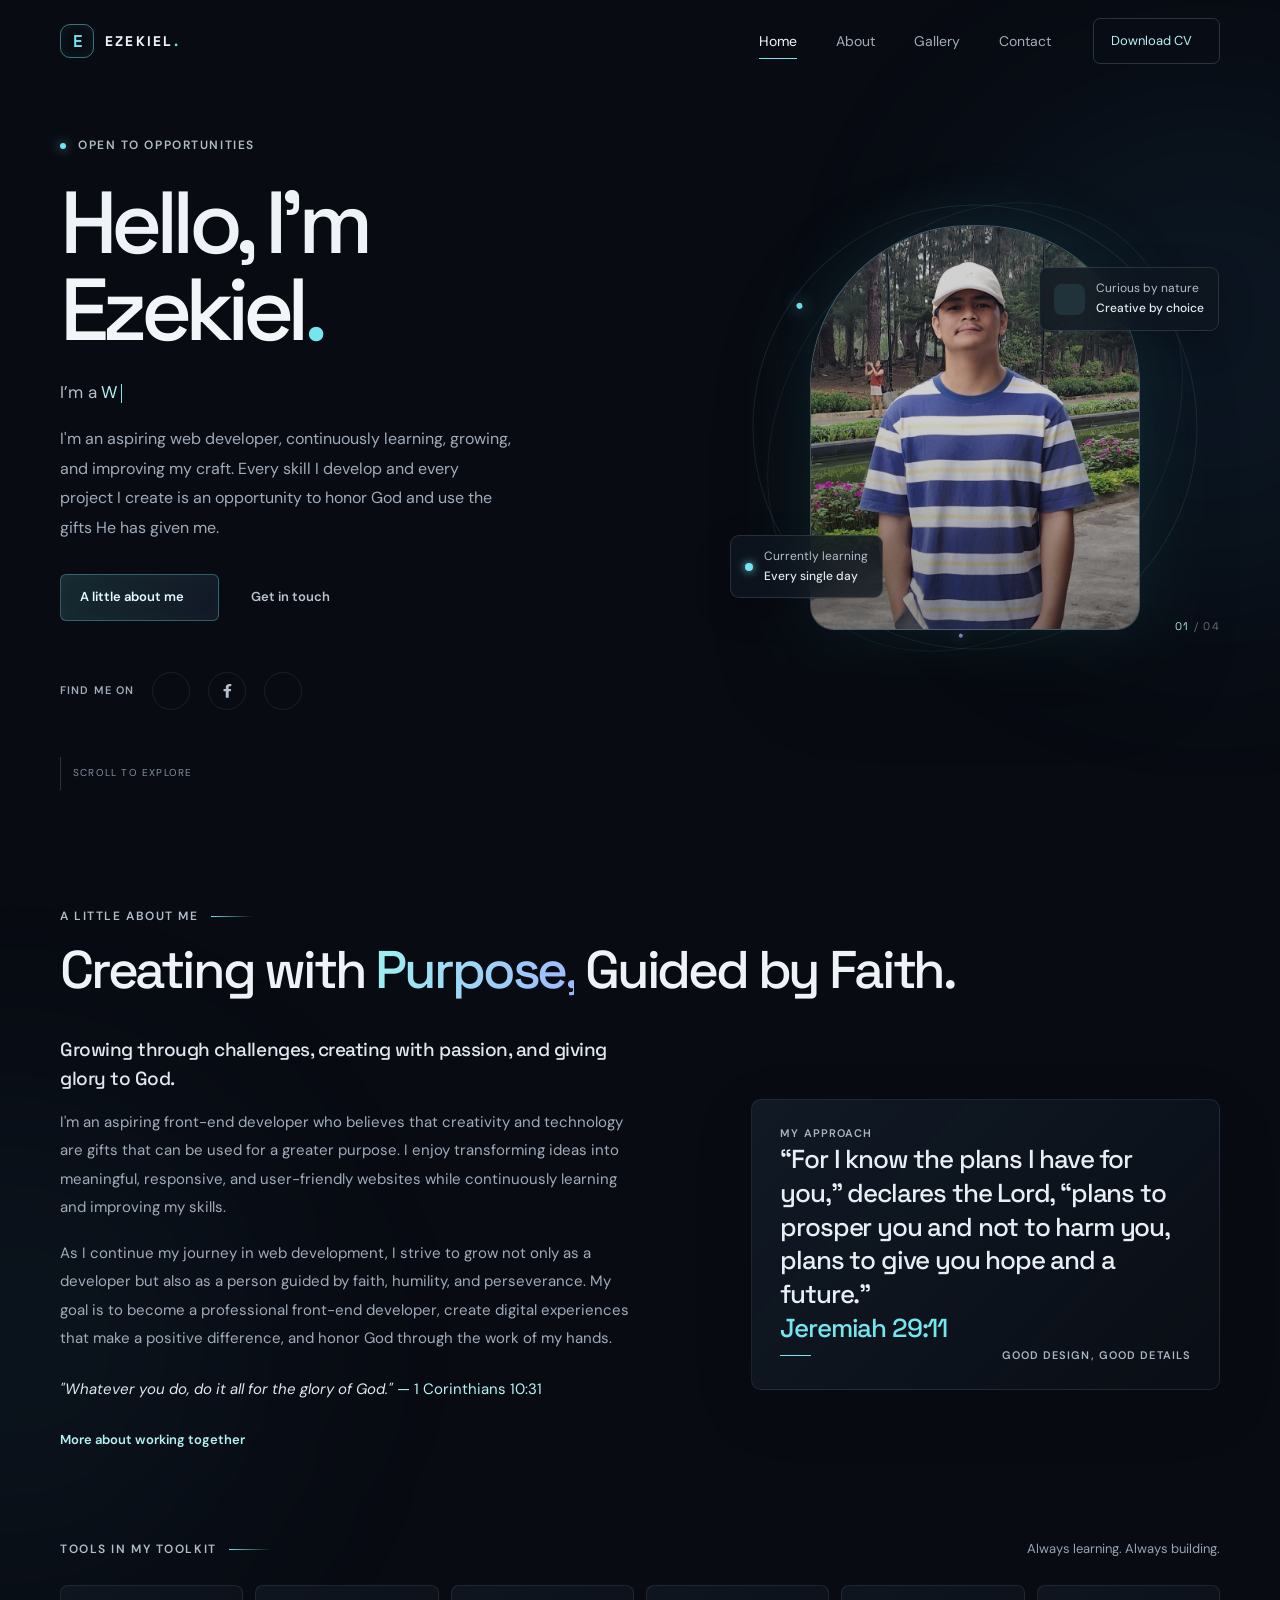
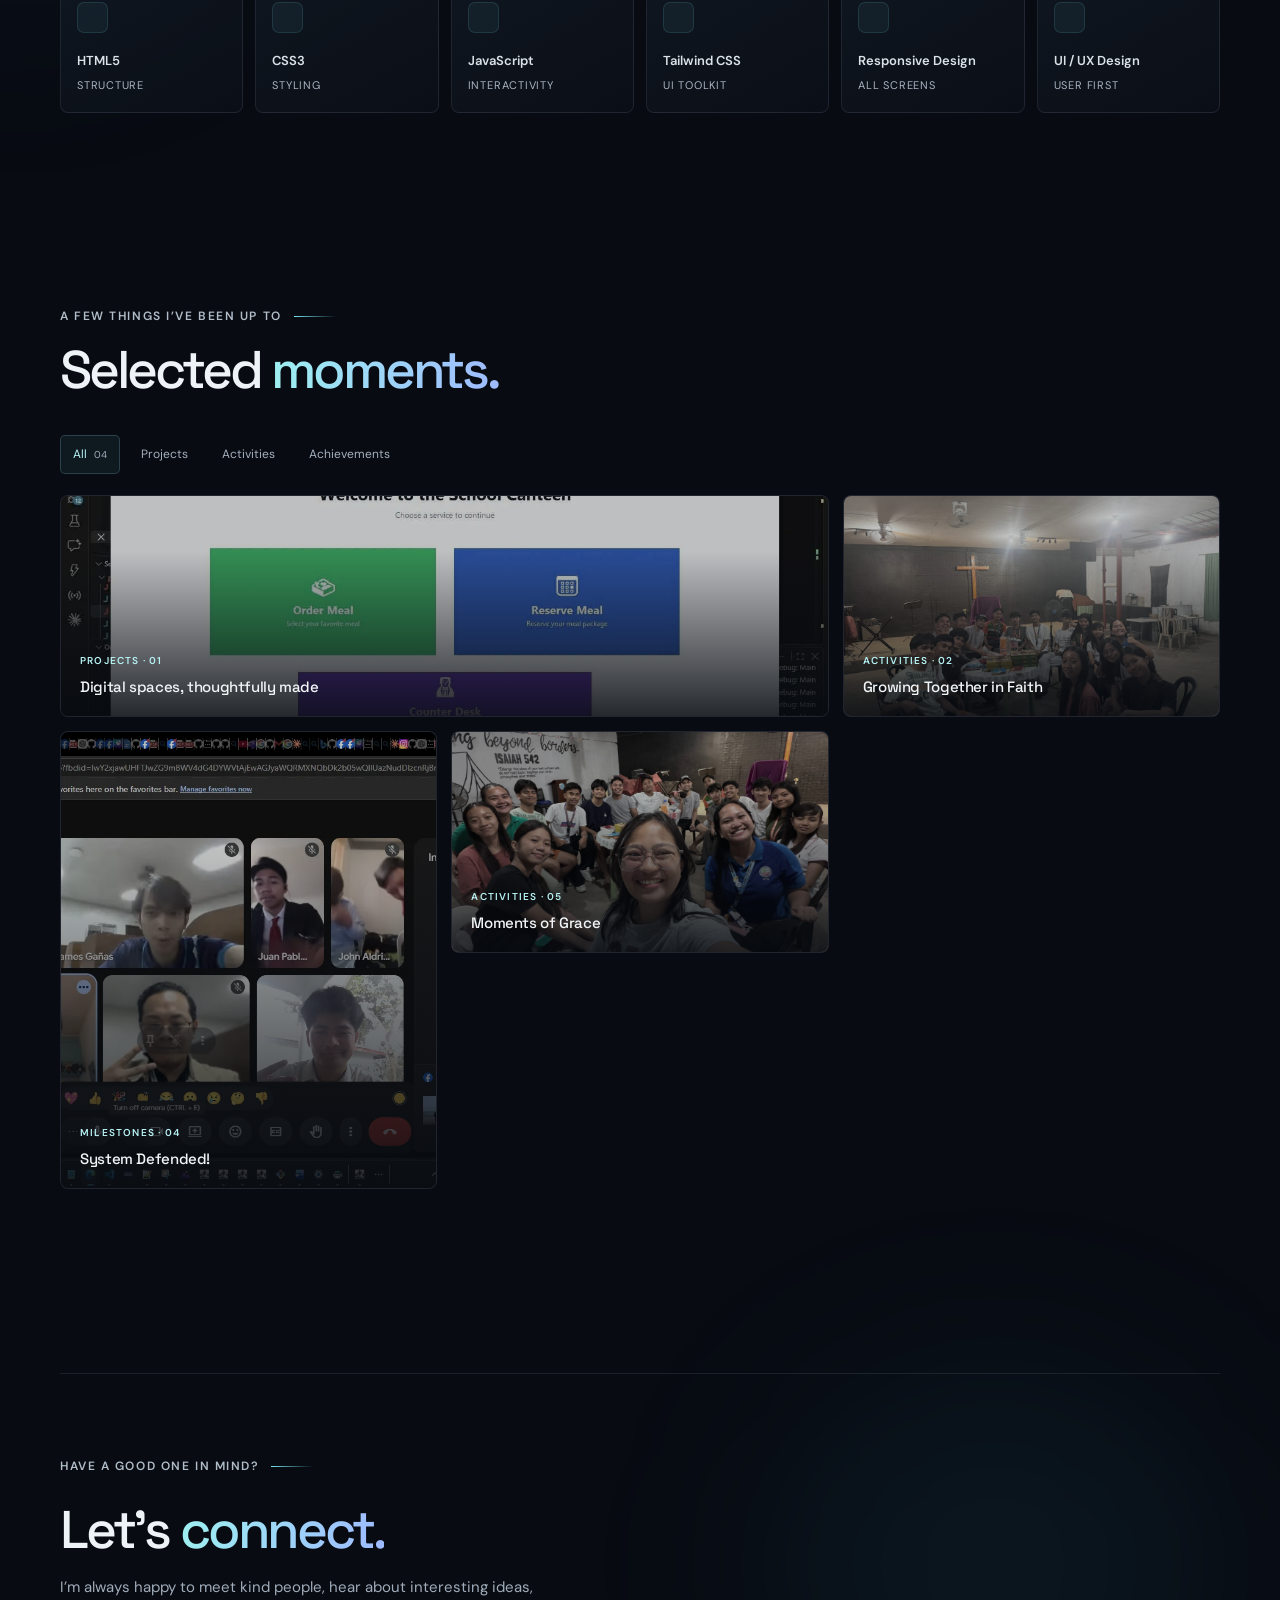
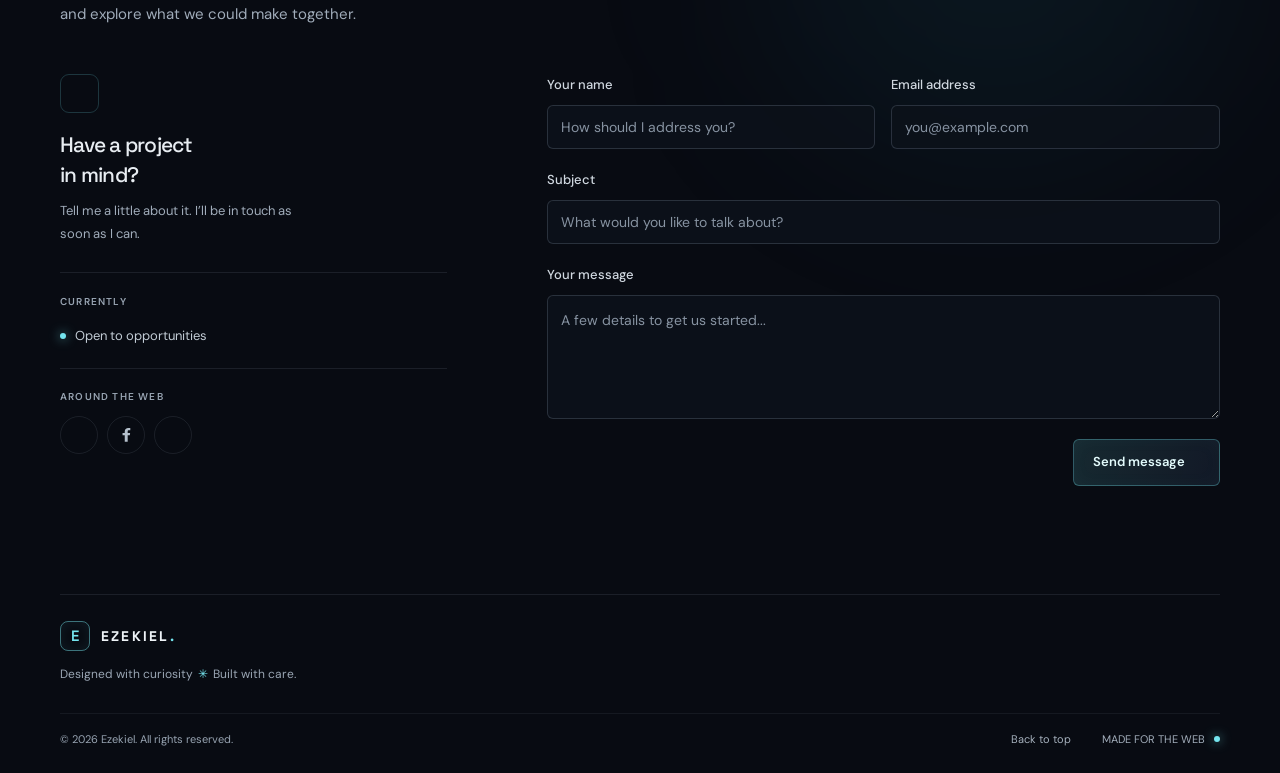
==== index.html @ 371b651b "Initial Commit" ====
<!doctype html>
<html lang="en">
  <head>
    <meta charset="UTF-8" />
    <meta name="viewport" content="width=device-width, initial-scale=1.0, viewport-fit=cover" />
    <meta name="description" content="Ezekiel is an aspiring front-end developer crafting thoughtful, responsive digital experiences." />
    <meta name="theme-color" content="#080b12" />
    <title>Ezekiel — Front-End Developer</title>
    <link rel="preconnect" href="https://fonts.googleapis.com" />
    <link rel="preconnect" href="https://fonts.gstatic.com" crossorigin />
    <link rel="preconnect" href="https://images.unsplash.com" />
    <link href="https://fonts.googleapis.com/css2?family=DM+Sans:wght@400;500;600;700&family=Space+Grotesk:wght@400;500;600;700&display=swap" rel="stylesheet" />
    <script src="https://cdn.tailwindcss.com"></script>
    <script>
      tailwind.config = {
        theme: {
          extend: {
            colors: { ink: "#080b12", cyan: "#75e5ef" },
            fontFamily: { sans: ["DM Sans", "sans-serif"], display: ["Space Grotesk", "sans-serif"] },
          },
        },
      };
    </script>
    <link rel="stylesheet" href="styles.css" />
    <script src="https://unpkg.com/lucide@latest"></script>
    <script src="script.js" defer></script>
  </head>
  <body>
    <div class="scroll-progress" aria-hidden="true"></div>
    <div class="ambient ambient-one" aria-hidden="true"></div>
    <div class="ambient ambient-two" aria-hidden="true"></div>

    <header class="site-header" id="top">
      <nav class="nav-shell" aria-label="Main navigation">
        <a class="brand" href="#home" aria-label="Ezekiel, home">
          <span class="brand-mark">E</span><span>EZEKIEL<span class="brand-period">.</span></span>
        </a>
        <button class="menu-toggle" type="button" aria-label="Open menu" aria-expanded="false" aria-controls="primary-navigation">
          <i data-lucide="menu" class="menu-icon"></i><i data-lucide="x" class="close-icon"></i>
        </button>
        <div class="nav-links" id="primary-navigation">
          <a class="nav-link active" href="#home">Home</a>
          <a class="nav-link" href="#about">About</a>
          <a class="nav-link" href="#gallery">Gallery</a>
          <a class="nav-link" href="#contact">Contact</a>
          <a class="nav-cta" href="cv.html">Download CV <i data-lucide="arrow-up-right"></i></a>
        </div>
      </nav>
    </header>

    <main>
      <section class="hero section-wrap" id="home" aria-labelledby="hero-title">
        <div class="hero-copy">
          <p class="eyebrow reveal"><span class="status-dot"></span> OPEN TO OPPORTUNITIES</p>
          <h1 class="hero-title reveal" id="hero-title">Hello, I’m<br /><span class="title-name">Ezekiel<span class="cyan-dot">.</span></span></h1>
          <p class="hero-role reveal"><span class="role-prefix">I’m a </span><span class="typed-role" aria-live="polite">Front-End Developer</span><span class="type-caret" aria-hidden="true"></span></p>
          <p class="hero-description reveal">I'm an aspiring web developer, continuously learning, growing, and improving my craft. Every skill I develop and every project I create is an opportunity to honor God and use the gifts He has given me.</p>
          <div class="hero-actions reveal">
            <a class="button button-primary" href="#about">A little about me <i data-lucide="arrow-down-right"></i></a>
            <a class="button button-quiet" href="#contact">Get in touch <i data-lucide="arrow-up-right"></i></a>
          </div>
          <div class="hero-socials reveal" aria-label="Social links">
            <span>FIND ME ON</span>
            <a href="https://github.com/floresezekielandrada-lab" target="_blank" rel="noreferrer" aria-label="GitHub"><i data-lucide="code-xml"></i></a>
            <a href="https://www.facebook.com/ezequ.xrzrx" target="_blank" rel="noreferrer" aria-label="Facebook"><svg viewBox="0 0 24 24" aria-hidden="true"><path fill="currentColor" d="M13.5 21v-8h2.7l.4-3h-3.1V8.1c0-.9.3-1.5 1.6-1.5h1.7V3.9c-.3 0-1.4-.1-2.6-.1-2.6 0-4.4 1.6-4.4 4.5V10H7v3h2.8v8h3.7z" /></svg></a>
            <a href="#contact" aria-label="Contact me"><i data-lucide="mail"></i></a>
          </div>
        </div>
        <div class="hero-visual reveal">
          <div class="portrait-orbit orbit-one"></div><div class="portrait-orbit orbit-two"></div>
          <div class="portrait-frame">
            <img src="700870168_988888100346518_3389696231346449766_n (1).jpg" alt="Ezekiel's profile portrait" fetchpriority="high" />
          </div>
          <div class="float-card float-card-top"><span class="float-icon"><i data-lucide="sparkles"></i></span><span>Curious by nature<br /><strong>Creative by choice</strong></span></div>
          <div class="float-card float-card-bottom"><span class="availability-ring"></span><span>Currently learning<br /><strong>Every single day</strong></span></div>
          <div class="hero-index">01 <span>/ 04</span></div>
        </div>
        <a href="#about" class="scroll-cue" aria-label="Scroll to About section"><span></span> SCROLL TO EXPLORE</a>
      </section>

      <section class="section-wrap about-section" id="about" aria-labelledby="about-title">
        <div class="section-heading reveal">
          <p class="eyebrow">A LITTLE ABOUT ME <span class="eyebrow-line"></span></p>
          <h2 class="section-title" id="about-title">Creating with <span class="text-gradient">Purpose,</span> Guided by Faith.</h2>
        </div>
        <div class="about-grid">
          <div class="about-copy reveal">
            <p class="about-lead">Growing through challenges, creating with passion, and giving glory to God.</p>
            <p>I'm an aspiring front-end developer who believes that creativity and technology are gifts that can be used for a greater purpose. I enjoy transforming ideas into meaningful, responsive, and user-friendly websites while continuously learning and improving my skills.</p>
            <p>As I continue my journey in web development, I strive to grow not only as a developer but also as a person guided by faith, humility, and perseverance. My goal is to become a professional front-end developer, create digital experiences that make a positive difference, and honor God through the work of my hands.</p>
            <p class="about-verse"><em>"Whatever you do, do it all for the glory of God."</em> <span>— 1 Corinthians 10:31</span></p>
            <a class="text-link" href="#contact">More about working together <i data-lucide="arrow-up-right"></i></a>
          </div>
          <div class="about-note reveal">
            <div class="note-top"><span>MY APPROACH</span><i data-lucide="move-up-right"></i></div>
            <p>“For I know the plans I have for you,” declares the Lord, “plans to prosper you and not to harm you, plans to give you hope and a future.”<br /><span>Jeremiah 29:11</span></p>
            <div class="note-bottom"><span class="note-line"></span><span>GOOD DESIGN, GOOD DETAILS</span></div>
          </div>
        </div>
        <div class="skills-heading reveal">
          <p class="eyebrow">TOOLS IN MY TOOLKIT <span class="eyebrow-line"></span></p>
          <span class="skills-caption">Always learning. Always building.</span>
        </div>
        <div class="skills-grid">
          <article class="skill-card reveal"><span class="skill-icon"><i data-lucide="code-2"></i></span><span class="skill-name">HTML5</span><span class="skill-type">STRUCTURE</span></article>
          <article class="skill-card reveal"><span class="skill-icon"><i data-lucide="paintbrush-2"></i></span><span class="skill-name">CSS3</span><span class="skill-type">STYLING</span></article>
          <article class="skill-card reveal"><span class="skill-icon"><i data-lucide="braces"></i></span><span class="skill-name">JavaScript</span><span class="skill-type">INTERACTIVITY</span></article>
          <article class="skill-card reveal"><span class="skill-icon"><i data-lucide="wind"></i></span><span class="skill-name">Tailwind CSS</span><span class="skill-type">UI TOOLKIT</span></article>
          <article class="skill-card reveal"><span class="skill-icon"><i data-lucide="panels-top-left"></i></span><span class="skill-name">Responsive Design</span><span class="skill-type">ALL SCREENS</span></article>
          <article class="skill-card reveal"><span class="skill-icon"><i data-lucide="pen-tool"></i></span><span class="skill-name">UI / UX Design</span><span class="skill-type">USER FIRST</span></article>
        </div>
      </section>

      <section class="section-wrap gallery-section" id="gallery" aria-labelledby="gallery-title">
        <div class="section-heading gallery-heading reveal">
          <div><p class="eyebrow">A FEW THINGS I’VE BEEN UP TO <span class="eyebrow-line"></span></p><h2 class="section-title" id="gallery-title">Selected <span class="text-gradient">moments.</span></h2></div>
        </div>
        <div class="filter-list reveal" role="group" aria-label="Filter gallery">
          <button class="filter-button is-selected" type="button" data-filter="All" aria-pressed="true">All <span>04</span></button>
          <button class="filter-button" type="button" data-filter="Projects" aria-pressed="false">Projects</button>
          <button class="filter-button" type="button" data-filter="Activities" aria-pressed="false">Activities</button>
          <button class="filter-button" type="button" data-filter="Achievements" aria-pressed="false">Achievements</button>
        </div>
        <div class="gallery-grid" id="gallery-grid">
          <button class="gallery-card gallery-large reveal" type="button" data-category="Projects" data-title="Digital spaces, thoughtfully made" data-description="A visual study in calm interfaces, considered typography, and the little details that make a digital product feel human." data-image="https://images.unsplash.com/photo-1498050108023-c5249f4df085?auto=format&amp;fit=crop&amp;w=1600&amp;q=90">
            <img src="9caac202-8de9-495a-bc45-8cafa5514aca.jpg" alt="Creative workspace with laptop and design tools" loading="lazy" />
            <span class="gallery-overlay"><span class="gallery-meta">PROJECTS · 01</span><span class="gallery-title">Digital spaces, thoughtfully made</span><span class="gallery-open"><i data-lucide="arrow-up-right"></i></span></span>
          </button>
          <button class="gallery-card reveal" type="button" data-category="Activities" data-title="Growing Together in Faith" data-description="Moments of fellowship, worship, and connection as we grow closer to God and encourage one another in our walk with Christ." data-image="https://images.unsplash.com/photo-1511818966892-d7d671e672a2?auto=format&amp;fit=crop&amp;w=1600&amp;q=90">
            <img src="823605238_3723034584538959_3772824342903377889_n.jpg" alt="Fellowship and faith activities" />
            <span class="gallery-overlay"><span class="gallery-meta">ACTIVITIES · 02</span><span class="gallery-title">Growing Together in Faith</span><span class="gallery-open"><i data-lucide="arrow-up-right"></i></span></span>
          </button>
          <button class="gallery-card project-album-slide reveal" type="button" data-category="Projects" data-title="Interface, in progress" data-description="A frontend practice concept focused on a clean dashboard layout and an easy-to-follow information hierarchy." data-image="https://images.unsplash.com/photo-1559028006-448665bd7c7f?auto=format&amp;fit=crop&amp;w=1600&amp;q=90">
            <img src="06977eee-fb9d-4348-8018-172b1e661908.jpg" alt="Web development project" />
            <span class="gallery-overlay"><span class="gallery-meta">PROJECTS · 03</span><span class="gallery-title">Interface, in progress</span><span class="gallery-open"><i data-lucide="arrow-up-right"></i></span></span>
          </button>
          <button class="gallery-card gallery-tall reveal" type="button" data-category="Achievements" data-title="System Defended!" data-description="A meaningful achievement in my journey as a developer—our system successfully defended, reflecting the teamwork, dedication, and perseverance behind every step of the process." data-image="3744aaa9-61f7-4840-a3ca-d0999ead7aa1.webp">
            <img src="3744aaa9-61f7-4840-a3ca-d0999ead7aa1.webp" alt="System defense achievement" />
            <span class="gallery-overlay"><span class="gallery-meta">MILESTONES · 04</span><span class="gallery-title">System Defended!</span><span class="gallery-open"><i data-lucide="arrow-up-right"></i></span></span>
          </button>
          <button class="gallery-card reveal" type="button" data-category="Activities" data-title="Moments of Grace" data-description="Little moments of joy, fellowship, and gratitude that remind me of God's goodness and faithfulness in every season of life." data-image="https://images.unsplash.com/photo-1494438639946-1ebd1d20bf85?auto=format&amp;fit=crop&amp;w=1600&amp;q=90">
            <img src="820264958_1434116038633879_170708345798737102_n.jpg" alt="A joyful moment of fellowship and gratitude" />
            <span class="gallery-overlay"><span class="gallery-meta">ACTIVITIES · 05</span><span class="gallery-title">Moments of Grace</span><span class="gallery-open"><i data-lucide="arrow-up-right"></i></span></span>
          </button>
        </div>
        <p class="gallery-footnote reveal"><i data-lucide="info"></i> Gallery images and captions are editable sample content—swap in your own work and milestones.</p>
      </section>

      <section class="section-wrap contact-section" id="contact" aria-labelledby="contact-title">
        <div class="contact-glow" aria-hidden="true"></div>
        <div class="contact-heading reveal">
          <p class="eyebrow">HAVE A GOOD ONE IN MIND? <span class="eyebrow-line"></span></p>
          <h2 class="section-title" id="contact-title">Let’s <span class="text-gradient">connect.</span></h2>
          <p>I’m always happy to meet kind people, hear about interesting ideas, and explore what we could make together.</p>
        </div>
        <div class="contact-grid">
          <div class="contact-aside reveal">
            <div class="contact-note"><span class="contact-note-icon"><i data-lucide="send"></i></span><h3>Have a project<br />in mind?</h3><p>Tell me a little about it. I’ll be in touch as soon as I can.</p></div>
            <div class="contact-detail"><span class="detail-label">CURRENTLY</span><span class="detail-value"><span class="status-dot"></span> Open to opportunities</span></div>
            <div class="contact-socials"><span class="detail-label">AROUND THE WEB</span><div>
              <a href="https://github.com/" target="_blank" rel="noreferrer" aria-label="GitHub"><i data-lucide="code-xml"></i></a>
              <a href="https://www.facebook.com/" target="_blank" rel="noreferrer" aria-label="Facebook"><svg viewBox="0 0 24 24" aria-hidden="true"><path fill="currentColor" d="M13.5 21v-8h2.7l.4-3h-3.1V8.1c0-.9.3-1.5 1.6-1.5h1.7V3.9c-.3 0-1.4-.1-2.6-.1-2.6 0-4.4 1.6-4.4 4.5V10H7v3h2.8v8h3.7z" /></svg></a>
              <a href="#contact" aria-label="Contact me"><i data-lucide="mail"></i></a>
            </div></div>
          </div>
          <form class="contact-form reveal" id="contact-form" data-endpoint="" novalidate>
            <div class="form-row">
              <label class="form-field"><span>Your name</span><input type="text" name="name" autocomplete="name" placeholder="How should I address you?" required minlength="2" /></label>
              <label class="form-field"><span>Email address</span><input type="email" name="email" autocomplete="email" placeholder="you@example.com" required /></label>
            </div>
            <label class="form-field"><span>Subject</span><input type="text" name="subject" placeholder="What would you like to talk about?" required minlength="3" /></label>
            <label class="form-field"><span>Your message</span><textarea name="message" rows="4" placeholder="A few details to get us started..." required minlength="10"></textarea></label>
            <div class="form-submit-row"><p class="form-status" id="form-status" role="status" aria-live="polite"></p><button class="button button-primary submit-button" type="submit">Send message <i data-lucide="arrow-up-right"></i></button></div>
          </form>
        </div>
      </section>
    </main>

    <footer class="site-footer">
      <a class="brand footer-brand" href="#home"><span class="brand-mark">E</span><span>EZEKIEL<span class="brand-period">.</span></span></a>
      <p>Designed with curiosity <span class="footer-heart">✳</span> Built with care.</p>
      <div class="footer-bottom"><span>© <span id="current-year"></span> Ezekiel. All rights reserved.</span><div><a href="#home">Back to top <i data-lucide="arrow-up-right"></i></a><span class="footer-location">MADE FOR THE WEB <span class="status-dot"></span></span></div></div>
    </footer>

    <button class="back-to-top" type="button" aria-label="Back to top"><i data-lucide="arrow-up"></i></button>
    <dialog class="lightbox" aria-label="Gallery image viewer">
      <button class="lightbox-close" type="button" aria-label="Close image viewer"><i data-lucide="x"></i></button>
      <button class="lightbox-nav lightbox-previous" type="button" aria-label="Previous project image"><i data-lucide="chevron-left"></i></button>
      <img class="lightbox-image" src="" alt="" />
      <button class="lightbox-nav lightbox-next" type="button" aria-label="Next project image"><i data-lucide="chevron-right"></i></button>
      <div class="lightbox-caption"><div class="lightbox-caption-top"><span class="lightbox-category"></span><span class="lightbox-counter" aria-live="polite"></span></div><h2 class="lightbox-title"></h2><p class="lightbox-description"></p></div>
    </dialog>
  </body>
</html>
---- styles.css ----
:root {
  color-scheme: dark;
  --ink: #080b12;
  --surface: #0d111a;
  --line: rgba(192, 215, 231, .1);
  --line-bright: rgba(159, 220, 233, .2);
  --text: #eef3f7;
  --muted: #a0acba;
  --cyan: #75e5ef;
  --cyan-soft: #b6f2f4;
  --font-body: "DM Sans", sans-serif;
  --font-display: "Space Grotesk", sans-serif;
}
* { box-sizing: border-box; }
html { scroll-behavior: smooth; scroll-padding-top: 94px; overflow-x: clip; -webkit-text-size-adjust: 100%; text-size-adjust: 100%; }
body { margin: 0; min-width: 320px; width: 100%; background: var(--ink); color: var(--text); font-family: var(--font-body); font-size: 16px; line-height: 1.75; overflow-x: clip; }
body::before { position: fixed; inset: 0; z-index: -2; background-image: radial-gradient(rgba(178, 215, 234, .12) .55px, transparent .55px); background-size: 26px 26px; content: ""; opacity: .17; pointer-events: none; }
button, input, textarea { font: inherit; }
button, a { -webkit-tap-highlight-color: transparent; }
a { color: inherit; text-decoration: none; }
button { color: inherit; }
img { display: block; max-width: 100%; }
::selection { background: rgba(117, 229, 239, .27); color: white; }
:focus-visible { outline: 2px solid var(--cyan); outline-offset: 4px; }
.scroll-progress { position: fixed; inset: 0 auto auto 0; z-index: 100; width: 0; height: 2px; background: linear-gradient(90deg, var(--cyan), #8caeff); box-shadow: 0 0 14px rgba(117, 229, 239, .65); }
.ambient { position: fixed; z-index: -1; border-radius: 50%; filter: blur(100px); pointer-events: none; }
.ambient-one { top: 100px; right: -180px; width: 500px; height: 500px; background: rgba(38, 120, 162, .1); animation: ambient-drift 17s ease-in-out infinite alternate; }
.ambient-two { top: 1080px; left: -250px; width: 520px; height: 520px; background: rgba(35, 86, 127, .09); animation: ambient-drift 21s ease-in-out -6s infinite alternate-reverse; }
.site-header { position: sticky; top: 0; z-index: 50; padding-top: env(safe-area-inset-top, 0px); border-bottom: 1px solid transparent; transition: background .3s, border-color .3s; }
.site-header.scrolled { border-color: var(--line); background: rgba(8, 11, 18, .78); backdrop-filter: blur(20px); }
.nav-shell { width: min(1160px, calc(100% - 64px)); height: 82px; margin: 0 auto; display: flex; align-items: center; justify-content: space-between; }
.brand { display: inline-flex; align-items: center; gap: 11px; font: 700 14px var(--font-display); letter-spacing: .16em; }
.brand-mark { display: grid; width: 34px; height: 34px; place-items: center; border: 1px solid rgba(117, 229, 239, .48); border-radius: 10px; color: var(--cyan); font: 600 17px var(--font-display); letter-spacing: 0; box-shadow: inset 0 0 14px rgba(117, 229, 239, .08); }
.brand-period, .cyan-dot { color: var(--cyan); }
.nav-links { display: flex; align-items: center; gap: 39px; }
.nav-link { position: relative; padding: 10px 0; color: #a3adba; font-size: 14px; transition: color .2s; }
.nav-link::after { position: absolute; right: 0; bottom: 4px; left: 0; height: 1px; background: var(--cyan); content: ""; transform: scaleX(0); transform-origin: right; transition: transform .28s ease; }
.nav-link:hover, .nav-link.active { color: #f1f7fa; }
.nav-link:hover::after, .nav-link.active::after { transform: scaleX(1); transform-origin: left; }
.nav-cta { display: inline-flex; align-items: center; gap: 10px; margin-left: 3px; padding: 11px 17px; border: 1px solid var(--line-bright); border-radius: 7px; color: var(--cyan-soft); font-size: 13px; transition: background .2s, border-color .2s; }
.nav-cta:hover { border-color: rgba(117, 229, 239, .5); background: rgba(117, 229, 239, .07); }
.nav-cta svg, .button svg, .text-link svg, .site-footer svg { width: 15px; height: 15px; }
.menu-toggle { display: none; }
.section-wrap { width: min(1160px, calc(100% - 64px)); margin: 0 auto; }

.hero { position: relative; min-height: 690px; display: grid; grid-template-columns: 1.02fr .98fr; align-items: center; padding-top: 52px; padding-bottom: 103px; }
.hero-copy { position: relative; z-index: 2; padding-bottom: 10px; }
.hero-copy, .about-copy, .about-note, .contact-heading, .contact-aside, .contact-form, .gallery-heading, .cv-sheet { min-width: 0; }
.eyebrow { display: flex; align-items: center; gap: 12px; margin: 0 0 23px; color: #b1bdc9; font-size: 12px; font-weight: 600; letter-spacing: .13em; }
.status-dot { display: inline-block; width: 6px; height: 6px; flex: 0 0 6px; border-radius: 50%; background: var(--cyan); box-shadow: 0 0 11px rgba(117, 229, 239, .75); }
.hero-title { margin: 0; font: 500 clamp(58px, 7vw, 88px)/.99 var(--font-display); letter-spacing: -.075em; }
.title-name { color: #f3f6f9; }
.hero-role { display: flex; align-items: center; min-height: 32px; margin: 24px 0 15px; color: #b3beca; font-size: 17px; }
.typed-role { margin-left: 4px; color: var(--cyan-soft); }
.type-caret { width: 1px; height: 19px; margin-left: 4px; background: var(--cyan); animation: blink 1s step-end infinite; }
.hero-description { max-width: 455px; margin: 0; color: var(--muted); font-size: 16px; line-height: 1.85; }
.hero-actions { display: flex; align-items: center; gap: 12px; margin-top: 31px; }
.button { min-height: 47px; display: inline-flex; align-items: center; justify-content: center; gap: 15px; padding: 0 19px; border: 1px solid transparent; border-radius: 6px; font-size: 13px; font-weight: 600; cursor: pointer; transition: transform .22s, background .22s, border-color .22s, box-shadow .22s; }
.button:hover { transform: translateY(-2px); }
.button-primary { border-color: rgba(117, 229, 239, .32); background: linear-gradient(110deg, rgba(117, 229, 239, .14), rgba(106, 150, 218, .1)); color: #e3fbfc; box-shadow: inset 0 0 18px rgba(117, 229, 239, .035); }
.button-primary:hover { border-color: rgba(117, 229, 239, .65); background: rgba(117, 229, 239, .15); box-shadow: 0 8px 28px rgba(35, 133, 154, .12); }
.button-quiet { color: #bac4cf; }
.button-quiet:hover { color: white; }
.hero-socials { display: flex; align-items: center; gap: 18px; margin-top: 51px; }
.hero-socials > span { color: #a1adba; font-size: 11px; font-weight: 600; letter-spacing: .1em; }
.hero-socials a, .contact-socials a { display: grid; width: 38px; height: 38px; place-items: center; border: 1px solid var(--line); border-radius: 50%; color: #b5c0cc; transition: border-color .2s, color .2s, transform .2s; }
.hero-socials a:hover, .contact-socials a:hover { transform: translateY(-2px); border-color: var(--line-bright); color: var(--cyan); }
.hero-socials svg, .contact-socials svg { width: 19px; height: 19px; }
.hero-visual { position: relative; width: min(100%, 490px); height: 490px; justify-self: end; display: grid; place-items: center; perspective: 900px; }
.portrait-frame { position: relative; z-index: 1; width: 330px; height: 405px; overflow: hidden; border: 1px solid rgba(182, 242, 244, .29); border-radius: 160px 160px 24px 24px; background: linear-gradient(145deg, #172a3a, #11131b 65%); box-shadow: 0 0 70px rgba(71, 179, 194, .16), 0 35px 90px rgba(0, 0, 0, .36); transform: translate3d(var(--parallax-x, 0px), var(--parallax-y, 0px), 0); transition: transform .3s ease-out; }
.portrait-frame::after { position: absolute; inset: 45% 0 0; background: linear-gradient(180deg, transparent, rgba(6, 10, 17, .35)); content: ""; }
.portrait-frame img { width: 100%; height: 100%; object-fit: cover; object-position: center 36%; filter: saturate(.78) brightness(.82); }
.portrait-orbit { position: absolute; top: 50%; left: 50%; width: 445px; height: 445px; border: 1px solid rgba(131, 210, 227, .12); border-radius: 50%; transform: translate(-50%, -50%) rotate(-18deg); }
.orbit-one::before, .orbit-two::before { position: absolute; top: 11%; left: 20%; width: 6px; height: 6px; border-radius: 50%; background: var(--cyan); box-shadow: 0 0 15px var(--cyan); content: ""; }
.orbit-two { width: 380px; height: 480px; border-color: rgba(131, 210, 227, .09); transform: translate(-50%, -50%) rotate(35deg); }
.orbit-two::before { top: 87%; left: 78%; width: 4px; height: 4px; background: #b3a5ff; box-shadow: 0 0 12px #b3a5ff; }
.float-card { position: absolute; z-index: 2; display: flex; align-items: center; gap: 11px; padding: 11px 14px; border: 1px solid rgba(190, 216, 234, .14); border-radius: 9px; background: rgba(15, 22, 33, .78); color: #b5bfca; font-size: 12px; line-height: 1.65; backdrop-filter: blur(18px); box-shadow: 0 12px 35px rgba(0, 0, 0, .23); }
.float-card strong { color: #e3ebf0; font-size: 12px; font-weight: 500; }
.float-card-top { top: 85px; right: 1px; animation: float 5s ease-in-out infinite; }
.float-card-bottom { bottom: 74px; left: 0; animation: float 5.5s ease-in-out -2s infinite; }
.float-icon { display: grid; width: 31px; height: 31px; place-items: center; border-radius: 8px; background: rgba(117, 229, 239, .1); color: var(--cyan); }
.float-icon svg { width: 16px; height: 16px; }
.availability-ring { width: 8px; height: 8px; border-radius: 50%; background: var(--cyan); box-shadow: 0 0 9px var(--cyan); }
.hero-index { position: absolute; right: 0; bottom: 39px; color: var(--cyan-soft); font: 11px var(--font-display); letter-spacing: .12em; }
.hero-index span { color: #63707e; }
.scroll-cue { position: absolute; bottom: 33px; left: 0; display: flex; align-items: center; gap: 12px; color: #8491a1; font-size: 10px; letter-spacing: .12em; }
.scroll-cue span { position: relative; width: 1px; height: 33px; overflow: hidden; background: rgba(188, 216, 232, .2); }
.scroll-cue span::after { position: absolute; top: -50%; left: 0; width: 1px; height: 50%; background: var(--cyan); content: ""; animation: scroll-line 1.8s ease-in-out infinite; }

.about-section { padding-top: 83px; padding-bottom: 123px; }
.section-heading { margin-bottom: 36px; }
.section-heading .eyebrow { margin-bottom: 13px; }
.eyebrow-line { display: inline-block; width: 42px; height: 1px; background: linear-gradient(90deg, var(--cyan), transparent); }
.section-title { margin: 0; font: 500 clamp(36px, 5vw, 53px)/1.12 var(--font-display); letter-spacing: -.06em; }
.text-gradient { background: linear-gradient(100deg, #9df1f0, #9eb9ff); -webkit-background-clip: text; background-clip: text; color: transparent; }
.about-grid { display: grid; grid-template-columns: 1.12fr .88fr; gap: 95px; align-items: center; }
.about-copy { max-width: 570px; color: var(--muted); font-size: 15px; line-height: 1.9; }
.about-copy p { margin: 0 0 17px; }
.about-copy .about-lead { margin-bottom: 14px; color: #e1e8ed; font: 500 19px/1.55 var(--font-display); letter-spacing: -.025em; }
.about-copy .about-verse { margin-top: 22px; color: #dce8ec; }
.about-verse span { color: var(--cyan-soft); }
.text-link { display: inline-flex; align-items: center; gap: 11px; margin-top: 8px; color: var(--cyan-soft); font-size: 13px; font-weight: 600; }
.text-link:hover svg { transform: translate(2px, -2px); }
.text-link svg { transition: transform .2s; }
.about-note { min-height: 235px; display: flex; flex-direction: column; justify-content: space-between; padding: 24px 28px; border: 1px solid var(--line); border-radius: 10px; background: linear-gradient(135deg, rgba(18, 28, 40, .87), rgba(11, 15, 23, .7)); box-shadow: 0 18px 60px rgba(0, 0, 0, .13); }
.note-top, .note-bottom { display: flex; align-items: center; justify-content: space-between; color: #aab6c2; font-size: 11px; font-weight: 600; letter-spacing: .1em; }
.note-top svg { width: 17px; height: 17px; color: var(--cyan); }
.about-note > p { margin: 0; color: #e8eef3; font: 500 26px/1.3 var(--font-display); letter-spacing: -.045em; }
.about-note > p span { color: var(--cyan); }
.note-line { width: 31px; height: 1px; background: var(--cyan); }
.skills-heading { display: flex; align-items: center; justify-content: space-between; margin: 84px 0 24px; }
.skills-heading .eyebrow { margin: 0; }
.skills-caption { color: #97a3b2; font-size: 13px; }
.skills-grid { display: grid; grid-template-columns: repeat(6, 1fr); gap: 12px; }
.skill-card { min-height: 128px; display: flex; flex-direction: column; align-items: flex-start; justify-content: space-between; padding: 16px; border: 1px solid var(--line); border-radius: 8px; background: linear-gradient(150deg, rgba(17, 24, 34, .84), rgba(13, 17, 26, .65)); transition: transform .25s, border-color .25s, background .25s; }
.skill-card:hover { transform: translateY(-5px); border-color: rgba(117, 229, 239, .28); background: linear-gradient(150deg, rgba(21, 37, 47, .83), rgba(13, 17, 26, .82)); }
.skill-icon { display: grid; width: 31px; height: 31px; place-items: center; border: 1px solid rgba(117, 229, 239, .13); border-radius: 7px; background: rgba(117, 229, 239, .055); color: var(--cyan); }
.skill-icon svg { width: 16px; height: 16px; }
.skill-name { margin-top: 14px; color: #dbe3e9; font-size: 13px; font-weight: 600; }
.skill-type { color: #aab5c2; font-size: 11px; letter-spacing: .07em; }

.gallery-section { padding-top: 70px; padding-bottom: 130px; }
.gallery-heading { display: flex; align-items: end; justify-content: space-between; gap: 40px; }
.gallery-intro { max-width: 300px; margin: 0 0 5px; color: var(--muted); font-size: 14px; line-height: 1.8; }
.filter-list { display: flex; gap: 8px; margin: 33px 0 21px; }
.filter-button { padding: 8px 12px; border: 1px solid transparent; border-radius: 5px; background: transparent; color: #a5b0bd; font-size: 12px; cursor: pointer; transition: all .2s; }
.filter-button:hover { color: #dce6ea; }
.filter-button.is-selected { border-color: var(--line-bright); background: rgba(117, 229, 239, .065); color: var(--cyan-soft); }
.filter-button span { margin-left: 4px; color: #a0acb9; font-size: 10px; }
.gallery-grid { display: grid; grid-template-columns: repeat(3, 1fr); grid-auto-rows: 222px; gap: 14px; }
.gallery-card { position: relative; min-width: 0; min-height: 0; overflow: hidden; padding: 0; border: 1px solid var(--line); border-radius: 8px; background: var(--surface); text-align: left; cursor: zoom-in; }
.gallery-card.project-album-slide { display: none; }
.gallery-card.gallery-large { grid-column: span 2; }
.gallery-card.gallery-tall { grid-row: span 2; }
.gallery-card img { width: 100%; height: 100%; object-fit: cover; filter: saturate(.72) brightness(.76); transition: filter .55s ease, transform .75s cubic-bezier(.2, .65, .25, 1); }
.gallery-card:hover img { transform: scale(1.055); filter: saturate(.95) brightness(.68); }
.gallery-card::after { position: absolute; inset: 25% 0 0; background: linear-gradient(180deg, transparent, rgba(6, 10, 16, .83)); content: ""; }
.gallery-overlay { position: absolute; z-index: 1; right: 0; bottom: 0; left: 0; display: flex; flex-direction: column; align-items: flex-start; padding: 19px; }
.gallery-meta { margin-bottom: 7px; color: var(--cyan-soft); font-size: 10px; font-weight: 600; letter-spacing: .12em; }
.gallery-title { max-width: calc(100% - 36px); color: #f1f5f7; font: 500 15px/1.35 var(--font-display); letter-spacing: -.025em; }
.gallery-open { position: absolute; right: 17px; bottom: 18px; display: grid; width: 29px; height: 29px; place-items: center; border: 1px solid rgba(220, 240, 245, .35); border-radius: 50%; color: #f3f8fa; opacity: 0; transform: translateY(4px); transition: opacity .25s, transform .25s; }
.gallery-open svg { width: 13px; height: 13px; }
.gallery-card:hover .gallery-open, .gallery-card:focus-visible .gallery-open { opacity: 1; transform: translateY(0); }
.gallery-card.is-filtering-out { opacity: 0; transform: scale(.97); pointer-events: none; }
.gallery-card.is-hidden { display: none; }
.gallery-footnote { display: flex; align-items: center; gap: 8px; margin-top: 21px; color: #9aa6b4; font-size: 12px; }
.gallery-footnote svg { width: 13px; height: 13px; color: #96a8b5; }

.contact-section { position: relative; padding-top: 82px; padding-bottom: 108px; border-top: 1px solid var(--line); }
.contact-glow { position: absolute; z-index: -1; top: 0; right: 0; width: min(450px, 100%); height: 380px; border-radius: 50%; background: rgba(41, 132, 161, .09); filter: blur(95px); pointer-events: none; }
.contact-heading { max-width: 690px; }
.contact-heading > p:last-child { max-width: 480px; margin: 15px 0 0; color: var(--muted); font-size: 15px; line-height: 1.8; }
.contact-grid { display: grid; grid-template-columns: .73fr 1.27fr; gap: 100px; margin-top: 46px; }
.contact-aside { display: flex; flex-direction: column; align-items: flex-start; }
.contact-note { padding: 0 0 26px; }
.contact-note-icon { display: grid; width: 39px; height: 39px; place-items: center; margin-bottom: 17px; border: 1px solid rgba(117, 229, 239, .2); border-radius: 9px; color: var(--cyan); }
.contact-note-icon svg { width: 17px; height: 17px; }
.contact-note h3 { margin: 0; color: #e8edf2; font: 500 21px/1.4 var(--font-display); letter-spacing: -.035em; }
.contact-note p { max-width: 245px; margin: 10px 0 0; color: var(--muted); font-size: 13px; line-height: 1.8; }
.contact-detail { width: 100%; padding: 20px 0; border-top: 1px solid var(--line); }
.detail-label { display: block; margin-bottom: 10px; color: #98a4b2; font-size: 10px; font-weight: 600; letter-spacing: .12em; }
.detail-value { display: inline-flex; align-items: center; gap: 9px; color: #c2ccd5; font-size: 13px; }
.contact-socials { width: 100%; padding-top: 19px; border-top: 1px solid var(--line); }
.contact-socials > div { display: flex; gap: 9px; }
.contact-socials a { width: 38px; height: 38px; }
.contact-form { display: flex; flex-direction: column; gap: 20px; }
.form-row { display: grid; grid-template-columns: 1fr 1fr; gap: 16px; }
.form-field { display: flex; flex-direction: column; gap: 8px; color: #d0d8e0; font-size: 13px; font-weight: 500; }
.form-field input, .form-field textarea { width: 100%; border: 1px solid rgba(177, 200, 219, .18); border-radius: 6px; outline: 0; background: rgba(14, 19, 28, .78); color: #eaf1f4; font-size: 14px; font-weight: 400; transition: border-color .22s, box-shadow .22s, background .22s; }
.form-field input { height: 44px; padding: 0 13px; }
.form-field textarea { min-height: 120px; padding: 12px 13px; resize: vertical; }
.form-field input::placeholder, .form-field textarea::placeholder { color: #8793a2; }
.form-field input:focus, .form-field textarea:focus { border-color: rgba(117, 229, 239, .53); background: rgba(17, 26, 36, .91); box-shadow: 0 0 0 3px rgba(117, 229, 239, .065); }
.form-field input:user-invalid, .form-field textarea:user-invalid { border-color: rgba(255, 137, 137, .65); }
.form-submit-row { display: flex; align-items: center; justify-content: space-between; gap: 20px; }
.submit-button { flex: 0 0 auto; }
.submit-button:disabled { opacity: .65; cursor: wait; transform: none; }
.form-status { min-height: 18px; margin: 0; color: #f0a2a2; font-size: 12px; }
.form-status.is-success { color: var(--cyan-soft); }

.site-footer { width: min(1160px, calc(100% - 64px)); margin: 0 auto; padding: 26px 0 24px; border-top: 1px solid var(--line); }
.footer-brand .brand-mark { width: 30px; height: 30px; border-radius: 8px; font-size: 15px; }
.site-footer > p { margin: 13px 0 28px; color: #9aa6b4; font-size: 12px; }
.footer-heart { margin: 0 2px; color: var(--cyan); }
.footer-bottom, .footer-bottom > div { display: flex; align-items: center; justify-content: space-between; }
.footer-bottom { padding-top: 16px; border-top: 1px solid rgba(192, 215, 231, .07); color: #97a3b1; font-size: 11px; }
.footer-bottom > div { gap: 25px; }
.footer-bottom a { display: inline-flex; align-items: center; gap: 6px; color: #a5b0bc; }
.footer-bottom a:hover { color: var(--cyan-soft); }
.footer-location { display: inline-flex; align-items: center; gap: 9px; color: #a2adba; }
.back-to-top { position: fixed; right: 25px; bottom: 24px; z-index: 20; display: grid; width: 39px; height: 39px; place-items: center; border: 1px solid var(--line-bright); border-radius: 50%; background: rgba(13, 18, 27, .85); color: var(--cyan-soft); opacity: 0; pointer-events: none; transform: translateY(8px); transition: opacity .25s, transform .25s, background .2s; backdrop-filter: blur(12px); cursor: pointer; }
.back-to-top.is-visible { opacity: 1; pointer-events: auto; transform: translateY(0); }
.back-to-top:hover { background: rgba(117, 229, 239, .12); }
.back-to-top svg { width: 16px; height: 16px; }
.lightbox { width: min(850px, calc(100vw - 36px)); max-width: none; max-height: calc(100dvh - 36px); overflow: auto; padding: 0; border: 1px solid var(--line-bright); border-radius: 10px; background: #0c1119; color: var(--text); box-shadow: 0 24px 100px rgba(0, 0, 0, .7); }
.lightbox::backdrop { background: rgba(3, 6, 10, .82); backdrop-filter: blur(9px); }
.lightbox-image { width: 100%; max-height: 64vh; object-fit: cover; }
.lightbox-caption { padding: 18px 24px 24px; }
.lightbox-caption-top { display: flex; align-items: center; justify-content: space-between; gap: 12px; }
.lightbox-counter { color: #a4b0bd; font-size: 12px; font-variant-numeric: tabular-nums; }
.lightbox-category { color: var(--cyan-soft); font-size: 11px; letter-spacing: .12em; }
.lightbox-title { margin: 6px 0; font: 500 22px var(--font-display); }
.lightbox-description { margin: 0; color: var(--muted); font-size: 14px; }
.lightbox-close { position: absolute; top: 13px; right: 13px; z-index: 1; display: grid; width: 36px; height: 36px; place-items: center; border: 1px solid rgba(255, 255, 255, .3); border-radius: 50%; background: rgba(8, 11, 18, .72); color: white; cursor: pointer; }
.lightbox-close svg { width: 17px; height: 17px; }
.lightbox-nav { position: absolute; top: 32%; z-index: 1; display: grid; width: 44px; height: 44px; place-items: center; border: 1px solid rgba(255, 255, 255, .34); border-radius: 50%; background: rgba(8, 11, 18, .76); color: white; cursor: pointer; transition: background .2s, border-color .2s, transform .2s; }
.lightbox-nav:hover { transform: scale(1.06); border-color: var(--cyan); background: rgba(8, 11, 18, .94); }
.lightbox-nav svg { width: 21px; height: 21px; }
.lightbox-previous { left: 15px; }
.lightbox-next { right: 15px; }
.lightbox-nav:disabled { opacity: .4; cursor: default; }
.cv-nav-actions { display: flex; align-items: center; gap: 24px; }
.cv-nav-actions .nav-link { font-size: 13px; }
.cv-print { font-family: var(--font-body); cursor: pointer; }
.cv-print svg { width: 16px; height: 16px; }
.cv-sheet { width: min(820px, calc(100% - 48px)); margin: 66px auto 100px; padding: clamp(28px, 6vw, 64px); border: 1px solid var(--line); border-radius: 12px; background: linear-gradient(145deg, rgba(16, 23, 34, .94), rgba(10, 14, 22, .96)); box-shadow: 0 30px 100px rgba(0, 0, 0, .28); }
.cv-intro { padding-bottom: 34px; border-bottom: 1px solid var(--line); }
.cv-intro .eyebrow { margin-bottom: 18px; }
.cv-name { margin: 0; font: 600 clamp(48px, 8vw, 72px)/1 var(--font-display); letter-spacing: -.065em; }
.cv-role { margin: 13px 0 18px; color: var(--cyan-soft); font: 500 19px var(--font-display); }
.cv-summary, .cv-body { max-width: 650px; margin: 0; color: #bac5d0; font-size: 16px; line-height: 1.9; }
.cv-section { padding: 31px 0; border-bottom: 1px solid var(--line); }
.cv-section-heading .eyebrow { margin: 0 0 8px; color: #a4b0bc; }
.cv-section-heading h2 { margin: 0 0 18px; font: 500 25px var(--font-display); letter-spacing: -.04em; }
.cv-skills { display: flex; flex-wrap: wrap; gap: 10px; }
.cv-skills span { padding: 8px 12px; border: 1px solid var(--line-bright); border-radius: 6px; background: rgba(117, 229, 239, .045); color: #dce6eb; font-size: 13px; }
.cv-quote { margin: 32px 0; padding: 3px 0 3px 19px; border-left: 2px solid var(--cyan); }
.cv-quote p { margin: 0 0 7px; color: #eef4f6; font: 500 20px/1.5 var(--font-display); }
.cv-quote cite { color: var(--cyan-soft); font-size: 13px; font-style: normal; }
.cv-footer { display: flex; align-items: center; justify-content: space-between; gap: 18px; }
.cv-footer > span { color: var(--muted); font-size: 13px; }
.cv-footer > span a { color: var(--cyan-soft); text-decoration: underline; text-underline-offset: 3px; }
.reveal { opacity: 0; transform: translateY(18px); transition: opacity .7s ease, transform .7s cubic-bezier(.2, .65, .25, 1); }
.reveal.is-visible { opacity: 1; transform: translateY(0); }
.skills-grid .reveal:nth-child(2), .gallery-grid .reveal:nth-child(2) { transition-delay: .07s; }
.skills-grid .reveal:nth-child(3), .gallery-grid .reveal:nth-child(3) { transition-delay: .14s; }
.skills-grid .reveal:nth-child(4), .gallery-grid .reveal:nth-child(4) { transition-delay: .21s; }
.skills-grid .reveal:nth-child(5), .gallery-grid .reveal:nth-child(5) { transition-delay: .28s; }
.skills-grid .reveal:nth-child(6), .gallery-grid .reveal:nth-child(6) { transition-delay: .35s; }
@keyframes blink { 50% { opacity: 0; } }
@keyframes float { 0%, 100% { transform: translateY(0); } 50% { transform: translateY(-8px); } }
@keyframes scroll-line { 0% { transform: translateY(0); } 100% { transform: translateY(250%); } }
@keyframes ambient-drift { from { transform: translate3d(-12px, -8px, 0) scale(.97); opacity: .72; } to { transform: translate3d(14px, 12px, 0) scale(1.04); opacity: 1; } }
@media (max-width: 900px) {
  .nav-shell, .section-wrap, .site-footer { width: min(100% - 48px, 760px); }
  .nav-shell { height: 72px; }
  .nav-links { gap: clamp(15px, 2.5vw, 24px); }
  .hero { min-height: 630px; grid-template-columns: 1.06fr .94fr; padding-top: 45px; }
  .hero-visual { height: 420px; }
  .portrait-frame { width: 275px; height: 350px; }
  .portrait-orbit { width: 370px; height: 370px; }
  .orbit-two { width: 320px; height: 410px; }
  .float-card-top { top: 50px; right: -7px; }
  .float-card-bottom { bottom: 50px; left: -10px; }
  .about-grid { gap: 52px; }
  .skills-grid { grid-template-columns: repeat(3, 1fr); }
  .skill-card { min-height: 114px; }
  .gallery-grid { grid-auto-rows: 195px; }
  .contact-grid { grid-template-columns: minmax(200px, .8fr) minmax(0, 1.2fr); gap: 32px; }
}
@media (max-width: 700px) {
  html { scroll-padding-top: 80px; }
  .nav-shell, .section-wrap, .site-footer { width: calc(100% - 40px); }
  .nav-shell { height: 68px; }
  .menu-toggle { position: relative; z-index: 2; display: grid; width: 39px; height: 39px; place-items: center; border: 1px solid var(--line); border-radius: 7px; background: rgba(15, 21, 30, .75); cursor: pointer; }
  .menu-toggle svg { width: 18px; height: 18px; }
  .menu-toggle .close-icon { display: none; }
  .menu-toggle[aria-expanded="true"] .menu-icon { display: none; }
  .menu-toggle[aria-expanded="true"] .close-icon { display: block; }
  .nav-links { position: absolute; top: 100%; right: 0; left: 0; display: flex; flex-direction: column; align-items: stretch; gap: 0; padding: 9px 20px 19px; border-bottom: 1px solid var(--line); background: rgba(9, 13, 20, .97); opacity: 0; pointer-events: none; transform: translateY(-8px); transition: opacity .2s, transform .2s; backdrop-filter: blur(16px); }
  .nav-links.is-open { opacity: 1; pointer-events: auto; transform: translateY(0); }
  .nav-link { padding: 12px 0; border-bottom: 1px solid rgba(192, 215, 231, .06); }
  .nav-link::after { right: auto; bottom: 7px; width: 26px; }
  .nav-cta { justify-content: center; margin: 14px 0 0; }
  .hero-title, .section-title, .cv-name { overflow-wrap: anywhere; }
  .hero { min-height: 0; grid-template-columns: minmax(0, 1fr); gap: 14px; padding-top: clamp(38px, 10vw, 66px); padding-bottom: max(76px, calc(env(safe-area-inset-bottom, 0px) + 64px)); }
  .hero-copy { padding: 0; }
  .eyebrow { font-size: 10px; }
  .hero-title { font-size: clamp(58px, 15vw, 77px); }
  .hero-role { margin-top: 17px; font-size: 15px; }
  .hero-description { max-width: 390px; font-size: 15px; }
  .hero-actions { gap: 4px; margin-top: 23px; }
  .button { min-height: 45px; gap: 9px; padding: 0 13px; font-size: 12px; }
  .hero-socials { margin-top: 27px; }
  .hero-visual { width: 100%; height: min(91vw, 400px); margin-top: 7px; justify-self: center; }
  .portrait-frame { width: min(66vw, 270px); height: min(80vw, 326px); border-radius: 140px 140px 20px 20px; }
  .portrait-orbit { width: min(88vw, 365px); height: min(88vw, 365px); }
  .orbit-two { width: min(74vw, 310px); height: min(98vw, 405px); }
  .float-card { gap: 8px; padding: 8px 10px; font-size: 10px; }
  .float-card strong { font-size: 10px; }
  .float-card-top { top: 34px; right: -1px; }
  .float-card-bottom { bottom: 25px; left: -1px; }
  .hero-index { right: 0; bottom: 5px; font-size: 10px; }
  .scroll-cue { bottom: max(20px, env(safe-area-inset-bottom, 0px)); font-size: 9px; }
  .scroll-cue span { height: 24px; }
  .about-section { padding-top: 45px; padding-bottom: 82px; }
  .section-heading { margin-bottom: 26px; }
  .section-title { font-size: clamp(36px, 9.5vw, 46px); }
  .about-grid { grid-template-columns: 1fr; gap: 26px; }
  .about-copy { font-size: 14px; }
  .about-copy .about-lead { font-size: 18px; }
  .about-note { min-height: 207px; padding: 19px 21px; }
  .about-note > p { font-size: 23px; }
  .skills-heading { align-items: flex-start; flex-direction: column; gap: 9px; margin: 54px 0 20px; }
  .skills-grid { grid-template-columns: repeat(2, 1fr); gap: 9px; }
  .skill-card { min-height: 118px; padding: 13px; }
  .skill-name { font-size: 13px; }
  .gallery-section { padding-top: 45px; padding-bottom: 83px; }
  .gallery-heading { display: block; }
  .gallery-intro { max-width: 350px; margin-top: 14px; font-size: 13px; }
  .filter-list { gap: 4px; margin: 24px -2px 15px; }
  .filter-button { padding: 7px 8px; font-size: 11px; }
  .gallery-grid { grid-template-columns: repeat(2, minmax(0, 1fr)); grid-auto-rows: 166px; gap: 9px; }
  .gallery-card.gallery-large { grid-column: span 2; }
  .gallery-card.gallery-tall { grid-row: span 2; }
  .gallery-overlay { padding: 12px; }
  .gallery-title { font-size: 13px; }
  .gallery-meta { font-size: 9px; }
  .gallery-open { right: 10px; bottom: 11px; width: 24px; height: 24px; }
  .gallery-footnote { align-items: flex-start; font-size: 11px; }
  .gallery-footnote svg { flex: 0 0 13px; margin-top: 2px; }
  .contact-section { padding-top: 54px; padding-bottom: 72px; }
  .contact-heading > p:last-child { font-size: 14px; }
  .contact-grid { grid-template-columns: 1fr; gap: 24px; margin-top: 31px; }
  .contact-aside { display: grid; grid-template-columns: 1fr 1fr; column-gap: 18px; }
  .contact-note { grid-column: span 2; padding-bottom: 20px; }
  .contact-note h3 br { display: none; }
  .contact-note p { max-width: 310px; }
  .contact-detail { padding: 14px 0; }
  .contact-socials { padding-top: 14px; }
  .form-row { grid-template-columns: 1fr; gap: 18px; }
  .contact-form { gap: 17px; }
  .form-field input, .form-field textarea { font-size: 16px; }
  .form-submit-row { align-items: flex-start; flex-direction: column-reverse; gap: 10px; }
  .site-footer { padding-top: 21px; }
  .footer-bottom { align-items: flex-start; gap: 14px; flex-direction: column; }
  .footer-bottom > div { width: 100%; }
  .footer-location { font-size: 10px; }
  .cv-nav { width: calc(100% - 28px); height: auto; min-height: 68px; padding: 10px 0; flex-wrap: wrap; row-gap: 10px; }
  .cv-nav-actions { width: 100%; justify-content: space-between; gap: 12px; }
  .cv-nav-actions .nav-link { font-size: 12px; }
  .cv-nav .nav-cta { margin: 0; padding: 9px 10px; font-size: 12px; }
  .cv-sheet { width: calc(100% - 28px); margin: 28px auto 55px; padding: 24px 20px; }
  .cv-summary, .cv-body { font-size: 14px; }
  .cv-section-heading h2 { font-size: 22px; }
  .cv-quote p { font-size: 18px; }
  .cv-footer { align-items: flex-start; flex-direction: column; }
  .back-to-top { right: 15px; bottom: 15px; width: 36px; height: 36px; }
}
@media (max-width: 420px) {
  .nav-shell, .section-wrap, .site-footer { width: calc(100% - 32px); }
  .brand { gap: 8px; font-size: 12px; }
  .brand-mark { width: 31px; height: 31px; }
  .hero { padding-top: 42px; }
  .hero-title { font-size: clamp(52px, 14vw, 60px); }
  .hero-actions { align-items: center; flex-direction: row; flex-wrap: wrap; gap: 8px; }
  .hero-actions .button { width: auto; justify-content: center; padding: 0 11px; }
  .hero-visual { height: min(84vw, 330px); }
  .portrait-frame { width: min(64vw, 250px); height: min(78vw, 300px); }
  .portrait-orbit { width: min(86vw, 340px); height: min(86vw, 340px); }
  .orbit-two { width: min(74vw, 295px); height: min(96vw, 370px); }
  .float-card { max-width: 170px; }
  .skills-grid { gap: 8px; }
  .skill-card { min-height: 112px; padding: 11px; }
  .skill-name { font-size: 12px; }
  .filter-list { flex-wrap: wrap; gap: 5px; margin-right: 0; margin-left: 0; }
  .filter-button { padding: 8px 9px; font-size: 12px; }
  .gallery-grid { grid-template-columns: minmax(0, 1fr); grid-auto-rows: clamp(205px, 62vw, 250px); gap: 12px; }
  .gallery-card.gallery-large { grid-column: auto; }
  .gallery-card.gallery-tall { grid-row: auto; }
  .gallery-overlay { padding: 10px; }
  .gallery-title { max-width: calc(100% - 36px); font-size: 14px; }
  .gallery-meta { font-size: 9px; }
  .contact-aside { grid-template-columns: minmax(0, 1fr); column-gap: 0; }
  .contact-note { grid-column: auto; }
  .detail-value { align-items: flex-start; font-size: 12px; }
  .back-to-top { right: max(15px, env(safe-area-inset-right, 0px)); bottom: max(15px, env(safe-area-inset-bottom, 0px)); }
  .cv-sheet { padding: 21px 17px; }
  .cv-role { font-size: 17px; }
  .cv-skills { gap: 8px; }
  .cv-skills span { padding: 7px 9px; font-size: 12px; }
  .lightbox-caption { padding: 16px 17px 19px; }
  .lightbox-title { font-size: 19px; }
  .lightbox-description { font-size: 13px; }
  .lightbox-nav { top: 29%; width: 38px; height: 38px; }
  .lightbox-previous { left: 9px; }
  .lightbox-next { right: 9px; }
}
@media (max-width: 360px) {
  .section-wrap, .site-footer, .nav-shell { width: calc(100% - 28px); }
  .hero-title { font-size: 50px; }
  .hero-actions { align-items: stretch; flex-direction: column; }
  .hero-actions .button { width: 100%; justify-content: space-between; padding: 0 15px; }
  .hero-visual { height: 300px; }
  .portrait-frame { width: 210px; height: 268px; }
  .portrait-orbit { width: 285px; height: 285px; }
  .orbit-two { width: 250px; height: 315px; }
  .float-card { max-width: 150px; }
  .filter-button { padding: 7px; font-size: 11px; }
  .contact-aside { grid-template-columns: minmax(0, 1fr); column-gap: 0; }
  .contact-note { grid-column: auto; }
  .footer-bottom > div { align-items: flex-start; gap: 12px; flex-direction: column; }
  .cv-nav-actions .nav-link { font-size: 11px; }
  .cv-nav .nav-cta { gap: 6px; padding: 8px; font-size: 10px; }
}
@media (max-width: 900px) and (max-height: 500px) and (orientation: landscape) {
  .hero { min-height: 0; padding-top: 34px; padding-bottom: 70px; }
  .hero-visual { height: 320px; }
  .portrait-frame { width: 205px; height: 250px; }
  .portrait-orbit { width: 290px; height: 290px; }
  .orbit-two { width: 250px; height: 315px; }
  .float-card-top { top: 14px; }
  .float-card-bottom { bottom: 24px; }
  .cv-sheet { margin-top: 24px; }
}
@media print {
  :root { color-scheme: light; --ink: #fff; --text: #17202a; --muted: #44515e; --cyan: #247e8c; --cyan-soft: #226f79; --line: rgba(20, 35, 48, .16); --line-bright: rgba(20, 35, 48, .24); }
  body.cv-page { background: #fff; color: #17202a; }
  body.cv-page::before, .cv-page .site-header, .cv-footer .button { display: none; }
  .cv-sheet { width: 100%; margin: 0; padding: 0; border: 0; border-radius: 0; background: #fff; box-shadow: none; }
  .cv-intro, .cv-section { break-inside: avoid; }
  .cv-summary, .cv-body, .cv-footer > span, .cv-quote p, .cv-skills span { color: #253341; }
  .cv-skills span { background: #fff; }
}
@media (prefers-reduced-motion: reduce) {
  *, *::before, *::after { scroll-behavior: auto !important; animation-duration: .01ms !important; animation-iteration-count: 1 !important; transition-duration: .01ms !important; }
  .reveal { opacity: 1; transform: none; }
}
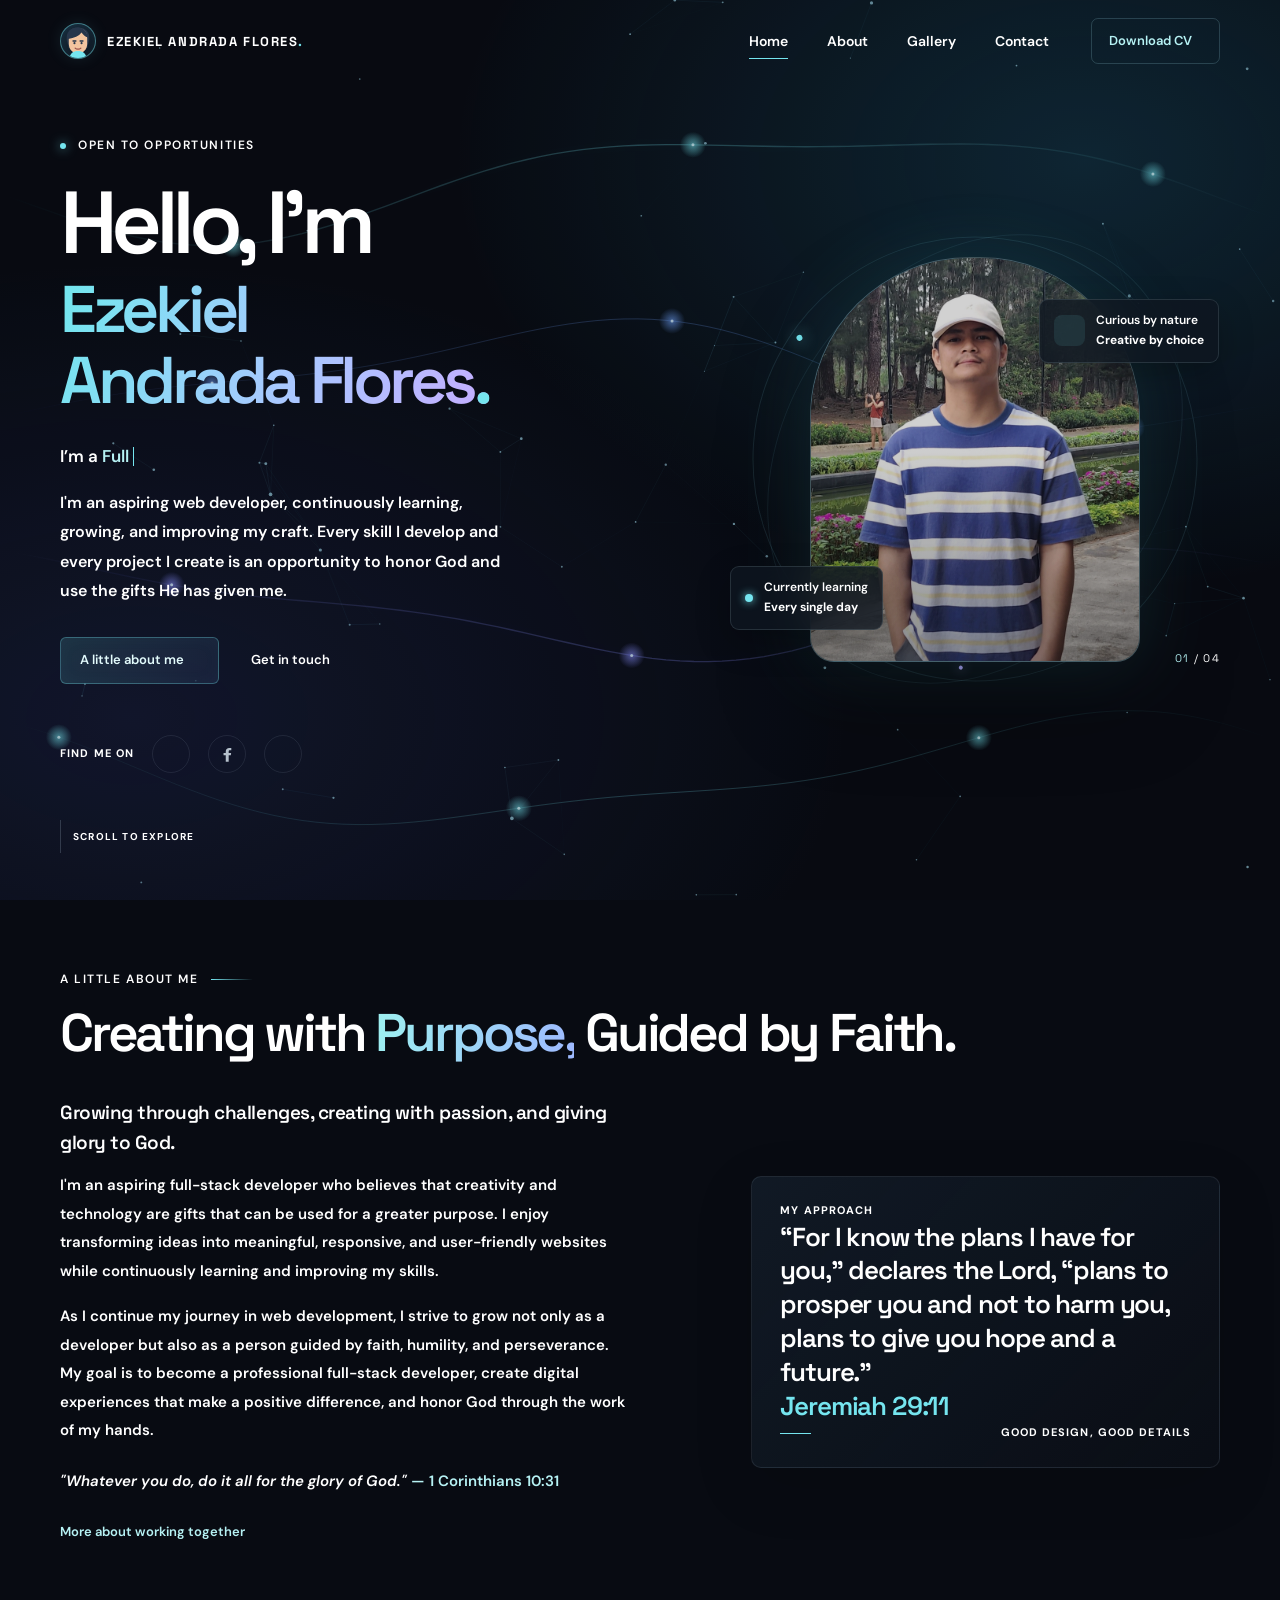
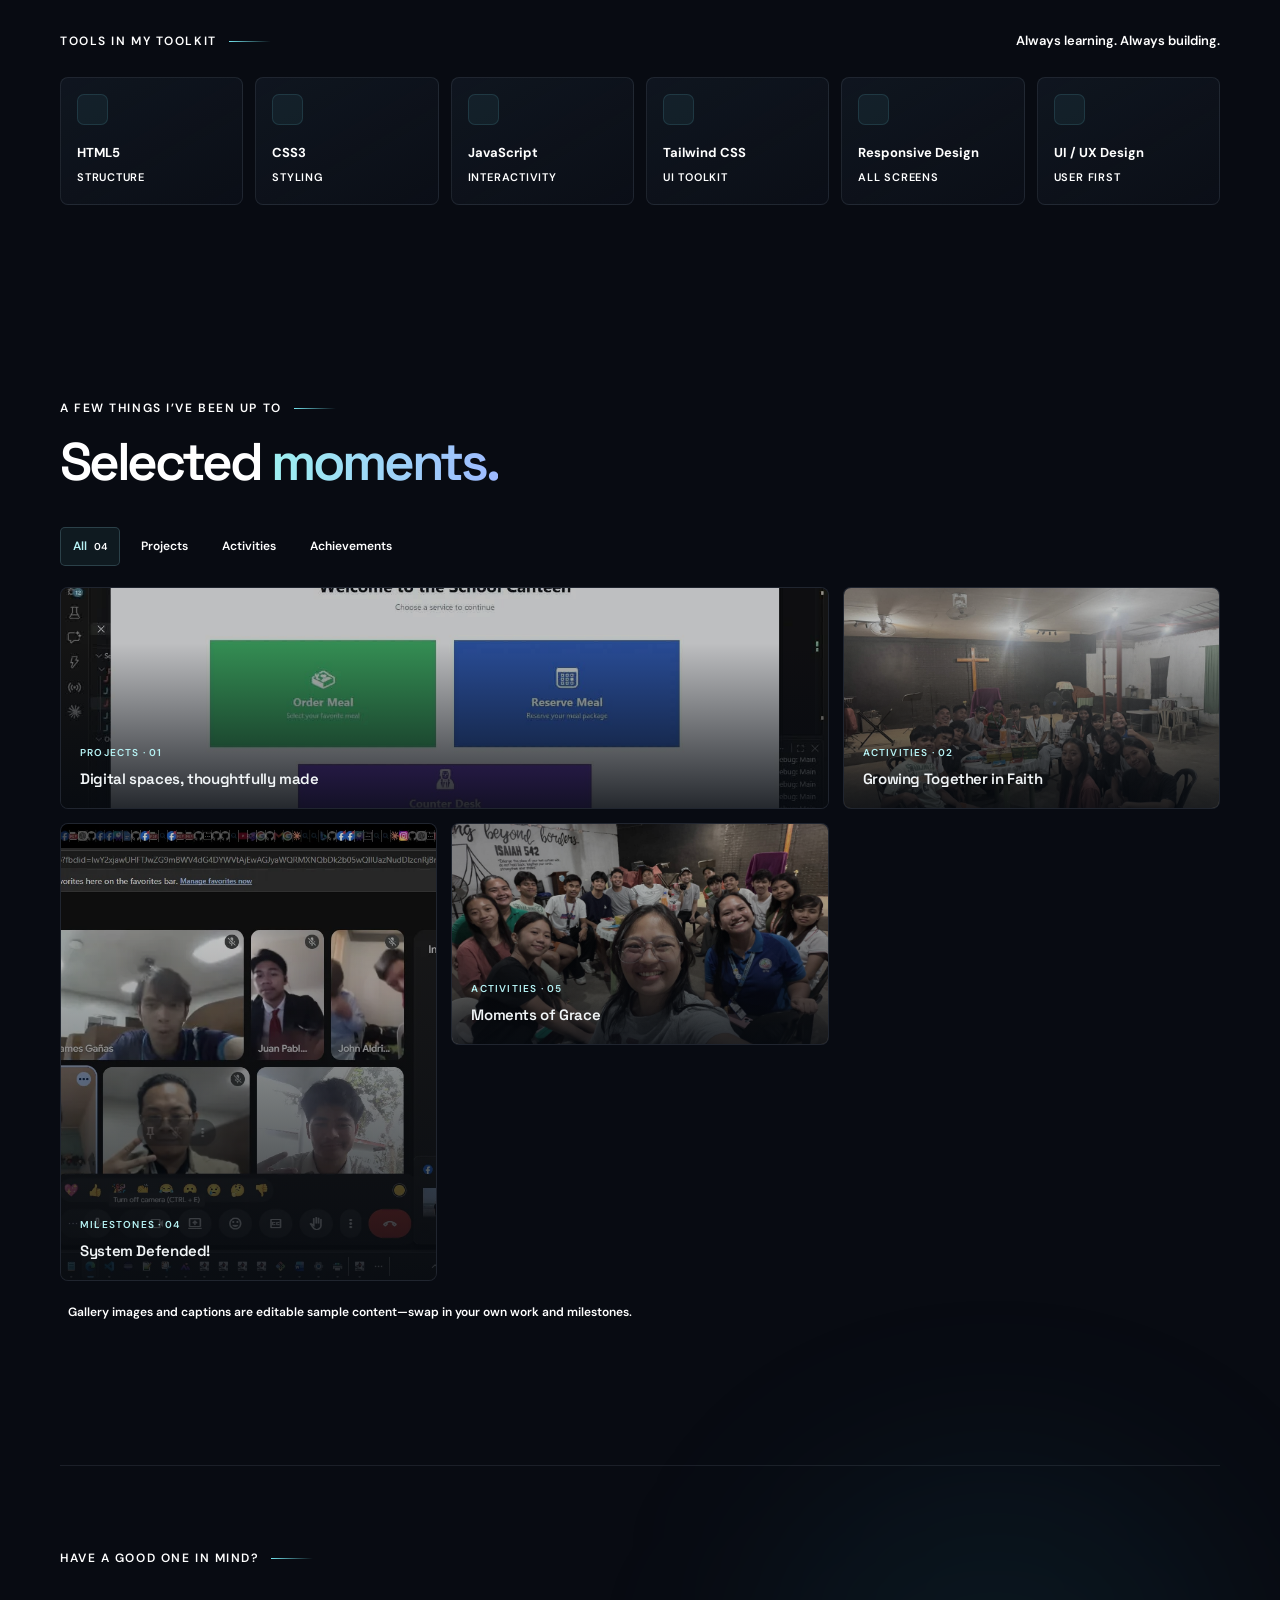
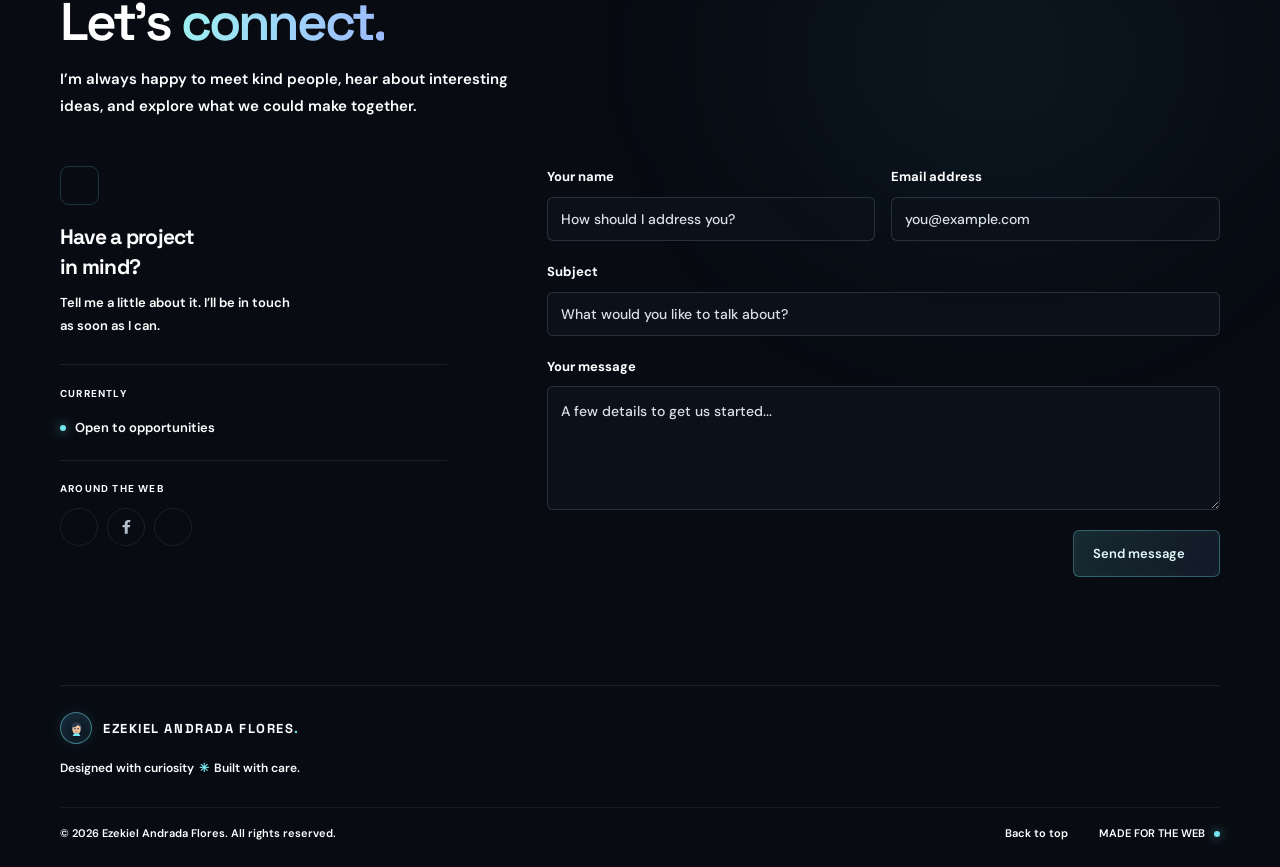
==== commit 452391d3: "Initial Commit" ====
--- a/index.html
+++ b/index.html
@@ -3,9 +3,9 @@
   <head>
     <meta charset="UTF-8" />
     <meta name="viewport" content="width=device-width, initial-scale=1.0, viewport-fit=cover" />
-    <meta name="description" content="Ezekiel is an aspiring front-end developer crafting thoughtful, responsive digital experiences." />
+    <meta name="description" content="Ezekiel Andrada Flores is an aspiring full-stack developer creating thoughtful, responsive digital experiences." />
     <meta name="theme-color" content="#080b12" />
-    <title>Ezekiel — Front-End Developer</title>
+    <title>Ezekiel Andrada Flores — Full-Stack Developer</title>
     <link rel="preconnect" href="https://fonts.googleapis.com" />
     <link rel="preconnect" href="https://fonts.gstatic.com" crossorigin />
     <link rel="preconnect" href="https://images.unsplash.com" />
@@ -23,17 +23,21 @@
     </script>
     <link rel="stylesheet" href="styles.css" />
     <script src="https://unpkg.com/lucide@latest"></script>
+    <script src="https://cdnjs.cloudflare.com/ajax/libs/gsap/3.13.0/gsap.min.js" defer></script>
+    <script src="https://cdnjs.cloudflare.com/ajax/libs/gsap/3.13.0/ScrollTrigger.min.js" defer></script>
     <script src="script.js" defer></script>
+    <script type="module" src="motion.js"></script>
   </head>
   <body>
     <div class="scroll-progress" aria-hidden="true"></div>
-    <div class="ambient ambient-one" aria-hidden="true"></div>
-    <div class="ambient ambient-two" aria-hidden="true"></div>
+    <div class="space-scene" aria-hidden="true">
+      <canvas class="scene-canvas"></canvas>
+    </div>
 
     <header class="site-header" id="top">
       <nav class="nav-shell" aria-label="Main navigation">
-        <a class="brand" href="#home" aria-label="Ezekiel, home">
-          <span class="brand-mark">E</span><span>EZEKIEL<span class="brand-period">.</span></span>
+        <a class="brand" href="#home" aria-label="Ezekiel Andrada Flores, home">
+          <span class="brand-mark"><svg viewBox="0 0 48 48" aria-hidden="true"><path fill="#26364b" d="M8 22C7 11 14 5 24 5s17 6 16 17l-3 12H11z"/><path fill="#f2c49f" d="M11 20c0-9 5-14 13-14s13 5 13 14v8c0 8-6 14-13 14s-13-6-13-14z"/><path fill="#26364b" d="M10 21C9 10 15 4 25 5c7 1 12 6 13 14-4-1-7-4-9-7-4 5-10 8-19 9z"/><path fill="none" stroke="#26364b" stroke-linecap="round" stroke-width="2" d="M17 24h4m6 0h4"/><circle cx="19" cy="27" r="1.5" fill="#26364b"/><circle cx="29" cy="27" r="1.5" fill="#26364b"/><path fill="none" stroke="#9a514a" stroke-linecap="round" stroke-width="1.8" d="M20 34c2 2 6 2 8 0"/><path fill="#75e5ef" d="M12 48c1-7 5-10 12-10s11 3 12 10z"/></svg></span><span class="brand-name">EZEKIEL ANDRADA FLORES<span class="brand-period">.</span></span>
         </a>
         <button class="menu-toggle" type="button" aria-label="Open menu" aria-expanded="false" aria-controls="primary-navigation">
           <i data-lucide="menu" class="menu-icon"></i><i data-lucide="x" class="close-icon"></i>
@@ -52,8 +56,8 @@
       <section class="hero section-wrap" id="home" aria-labelledby="hero-title">
         <div class="hero-copy">
           <p class="eyebrow reveal"><span class="status-dot"></span> OPEN TO OPPORTUNITIES</p>
-          <h1 class="hero-title reveal" id="hero-title">Hello, I’m<br /><span class="title-name">Ezekiel<span class="cyan-dot">.</span></span></h1>
-          <p class="hero-role reveal"><span class="role-prefix">I’m a </span><span class="typed-role" aria-live="polite">Front-End Developer</span><span class="type-caret" aria-hidden="true"></span></p>
+          <h1 class="hero-title reveal" id="hero-title">Hello, I’m<br /><span class="title-name">Ezekiel<br />Andrada Flores<span class="cyan-dot">.</span></span></h1>
+          <p class="hero-role reveal"><span class="role-prefix">I’m a </span><span class="typed-role" aria-live="polite">Full-Stack Developer</span><span class="type-caret" aria-hidden="true"></span></p>
           <p class="hero-description reveal">I'm an aspiring web developer, continuously learning, growing, and improving my craft. Every skill I develop and every project I create is an opportunity to honor God and use the gifts He has given me.</p>
           <div class="hero-actions reveal">
             <a class="button button-primary" href="#about">A little about me <i data-lucide="arrow-down-right"></i></a>
@@ -86,8 +90,8 @@
         <div class="about-grid">
           <div class="about-copy reveal">
             <p class="about-lead">Growing through challenges, creating with passion, and giving glory to God.</p>
-            <p>I'm an aspiring front-end developer who believes that creativity and technology are gifts that can be used for a greater purpose. I enjoy transforming ideas into meaningful, responsive, and user-friendly websites while continuously learning and improving my skills.</p>
-            <p>As I continue my journey in web development, I strive to grow not only as a developer but also as a person guided by faith, humility, and perseverance. My goal is to become a professional front-end developer, create digital experiences that make a positive difference, and honor God through the work of my hands.</p>
+            <p>I'm an aspiring full-stack developer who believes that creativity and technology are gifts that can be used for a greater purpose. I enjoy transforming ideas into meaningful, responsive, and user-friendly websites while continuously learning and improving my skills.</p>
+            <p>As I continue my journey in web development, I strive to grow not only as a developer but also as a person guided by faith, humility, and perseverance. My goal is to become a professional full-stack developer, create digital experiences that make a positive difference, and honor God through the work of my hands.</p>
             <p class="about-verse"><em>"Whatever you do, do it all for the glory of God."</em> <span>— 1 Corinthians 10:31</span></p>
             <a class="text-link" href="#contact">More about working together <i data-lucide="arrow-up-right"></i></a>
           </div>
@@ -177,9 +181,9 @@
     </main>
 
     <footer class="site-footer">
-      <a class="brand footer-brand" href="#home"><span class="brand-mark">E</span><span>EZEKIEL<span class="brand-period">.</span></span></a>
+      <a class="brand footer-brand" href="#home"><span class="brand-mark"><svg viewBox="0 0 48 48" aria-hidden="true"><path fill="#26364b" d="M8 22C7 11 14 5 24 5s17 6 16 17l-3 12H11z"/><path fill="#f2c49f" d="M11 20c0-9 5-14 13-14s13 5 13 14v8c0 8-6 14-13 14s-13-6-13-14z"/><path fill="#26364b" d="M10 21C9 10 15 4 25 5c7 1 12 6 13 14-4-1-7-4-9-7-4 5-10 8-19 9z"/><path fill="none" stroke="#26364b" stroke-linecap="round" stroke-width="2" d="M17 24h4m6 0h4"/><circle cx="19" cy="27" r="1.5" fill="#26364b"/><circle cx="29" cy="27" r="1.5" fill="#26364b"/><path fill="none" stroke="#9a514a" stroke-linecap="round" stroke-width="1.8" d="M20 34c2 2 6 2 8 0"/><path fill="#75e5ef" d="M12 48c1-7 5-10 12-10s11 3 12 10z"/></svg></span><span class="brand-name">EZEKIEL ANDRADA FLORES<span class="brand-period">.</span></span></a>
       <p>Designed with curiosity <span class="footer-heart">✳</span> Built with care.</p>
-      <div class="footer-bottom"><span>© <span id="current-year"></span> Ezekiel. All rights reserved.</span><div><a href="#home">Back to top <i data-lucide="arrow-up-right"></i></a><span class="footer-location">MADE FOR THE WEB <span class="status-dot"></span></span></div></div>
+      <div class="footer-bottom"><span>© <span id="current-year"></span> Ezekiel Andrada Flores. All rights reserved.</span><div><a href="#home">Back to top <i data-lucide="arrow-up-right"></i></a><span class="footer-location">MADE FOR THE WEB <span class="status-dot"></span></span></div></div>
     </footer>
 
     <button class="back-to-top" type="button" aria-label="Back to top"><i data-lucide="arrow-up"></i></button>
--- a/styles.css
+++ b/styles.css
@@ -4,8 +4,8 @@
   --surface: #0d111a;
   --line: rgba(192, 215, 231, .1);
   --line-bright: rgba(159, 220, 233, .2);
-  --text: #eef3f7;
-  --muted: #a0acba;
+  --text: #fff;
+  --muted: #fff;
   --cyan: #75e5ef;
   --cyan-soft: #b6f2f4;
   --font-body: "DM Sans", sans-serif;
@@ -13,8 +13,9 @@
 }
 * { box-sizing: border-box; }
 html { scroll-behavior: smooth; scroll-padding-top: 94px; overflow-x: clip; -webkit-text-size-adjust: 100%; text-size-adjust: 100%; }
-body { margin: 0; min-width: 320px; width: 100%; background: var(--ink); color: var(--text); font-family: var(--font-body); font-size: 16px; line-height: 1.75; overflow-x: clip; }
-body::before { position: fixed; inset: 0; z-index: -2; background-image: radial-gradient(rgba(178, 215, 234, .12) .55px, transparent .55px); background-size: 26px 26px; content: ""; opacity: .17; pointer-events: none; }
+html.lenis.lenis-smooth { scroll-behavior: auto !important; }
+body { margin: 0; min-width: 320px; width: 100%; background: var(--ink); color: var(--text); font-family: var(--font-body); font-size: 16px; font-weight: 600; line-height: 1.75; overflow-x: clip; }
+body::before { position: fixed; inset: 0; z-index: -1; background-image: radial-gradient(rgba(178, 215, 234, .12) .55px, transparent .55px); background-size: 26px 26px; content: ""; opacity: .17; pointer-events: none; }
 button, input, textarea { font: inherit; }
 button, a { -webkit-tap-highlight-color: transparent; }
 a { color: inherit; text-decoration: none; }
@@ -23,46 +24,51 @@
 ::selection { background: rgba(117, 229, 239, .27); color: white; }
 :focus-visible { outline: 2px solid var(--cyan); outline-offset: 4px; }
 .scroll-progress { position: fixed; inset: 0 auto auto 0; z-index: 100; width: 0; height: 2px; background: linear-gradient(90deg, var(--cyan), #8caeff); box-shadow: 0 0 14px rgba(117, 229, 239, .65); }
-.ambient { position: fixed; z-index: -1; border-radius: 50%; filter: blur(100px); pointer-events: none; }
-.ambient-one { top: 100px; right: -180px; width: 500px; height: 500px; background: rgba(38, 120, 162, .1); animation: ambient-drift 17s ease-in-out infinite alternate; }
-.ambient-two { top: 1080px; left: -250px; width: 520px; height: 520px; background: rgba(35, 86, 127, .09); animation: ambient-drift 21s ease-in-out -6s infinite alternate-reverse; }
+.space-scene { position: fixed; inset: 0; z-index: 0; overflow: hidden; filter: hue-rotate(var(--scene-hue, 0deg)); pointer-events: none; }
+.space-scene::before { position: absolute; inset: -12%; z-index: 0; background: radial-gradient(ellipse at 78% 24%, rgba(39, 139, 175, .24), transparent 36%), radial-gradient(ellipse at 18% 74%, rgba(61, 77, 163, .2), transparent 39%); content: ""; animation: nebula-drift 16s ease-in-out infinite alternate; }
+.scene-canvas { position: absolute; inset: 0; z-index: 1; width: 100%; height: 100%; opacity: .9; }
+.space-scene::after { position: absolute; inset: 0; z-index: 2; background: rgba(8, 11, 18, .12); content: ""; pointer-events: none; }
+body:not(.cv-page) p:not(.form-status) { color: #fff; font-weight: 600; }
 .site-header { position: sticky; top: 0; z-index: 50; padding-top: env(safe-area-inset-top, 0px); border-bottom: 1px solid transparent; transition: background .3s, border-color .3s; }
 .site-header.scrolled { border-color: var(--line); background: rgba(8, 11, 18, .78); backdrop-filter: blur(20px); }
 .nav-shell { width: min(1160px, calc(100% - 64px)); height: 82px; margin: 0 auto; display: flex; align-items: center; justify-content: space-between; }
-.brand { display: inline-flex; align-items: center; gap: 11px; font: 700 14px var(--font-display); letter-spacing: .16em; }
-.brand-mark { display: grid; width: 34px; height: 34px; place-items: center; border: 1px solid rgba(117, 229, 239, .48); border-radius: 10px; color: var(--cyan); font: 600 17px var(--font-display); letter-spacing: 0; box-shadow: inset 0 0 14px rgba(117, 229, 239, .08); }
+.brand { display: inline-flex; align-items: center; gap: 11px; font: 700 13px var(--font-display); letter-spacing: .12em; }
+.brand-name { white-space: nowrap; }
+.brand-mark { display: grid; width: 36px; height: 36px; flex: 0 0 36px; place-items: center; overflow: hidden; border: 1px solid rgba(117, 229, 239, .48); border-radius: 50%; background: linear-gradient(145deg, #142738, #0b111b); box-shadow: inset 0 0 14px rgba(117, 229, 239, .08), 0 0 16px rgba(117, 229, 239, .1); }
+.brand-mark svg { display: block; width: 100%; height: 100%; }
 .brand-period, .cyan-dot { color: var(--cyan); }
 .nav-links { display: flex; align-items: center; gap: 39px; }
-.nav-link { position: relative; padding: 10px 0; color: #a3adba; font-size: 14px; transition: color .2s; }
+.nav-link { position: relative; padding: 10px 0; color: #fff; font-size: 14px; font-weight: 600; transition: color .2s; }
 .nav-link::after { position: absolute; right: 0; bottom: 4px; left: 0; height: 1px; background: var(--cyan); content: ""; transform: scaleX(0); transform-origin: right; transition: transform .28s ease; }
-.nav-link:hover, .nav-link.active { color: #f1f7fa; }
+.nav-link:hover, .nav-link.active { color: #fff; }
 .nav-link:hover::after, .nav-link.active::after { transform: scaleX(1); transform-origin: left; }
 .nav-cta { display: inline-flex; align-items: center; gap: 10px; margin-left: 3px; padding: 11px 17px; border: 1px solid var(--line-bright); border-radius: 7px; color: var(--cyan-soft); font-size: 13px; transition: background .2s, border-color .2s; }
 .nav-cta:hover { border-color: rgba(117, 229, 239, .5); background: rgba(117, 229, 239, .07); }
 .nav-cta svg, .button svg, .text-link svg, .site-footer svg { width: 15px; height: 15px; }
 .menu-toggle { display: none; }
 .section-wrap { width: min(1160px, calc(100% - 64px)); margin: 0 auto; }
+main, .site-footer { position: relative; z-index: 1; }
 
 .hero { position: relative; min-height: 690px; display: grid; grid-template-columns: 1.02fr .98fr; align-items: center; padding-top: 52px; padding-bottom: 103px; }
 .hero-copy { position: relative; z-index: 2; padding-bottom: 10px; }
 .hero-copy, .about-copy, .about-note, .contact-heading, .contact-aside, .contact-form, .gallery-heading, .cv-sheet { min-width: 0; }
-.eyebrow { display: flex; align-items: center; gap: 12px; margin: 0 0 23px; color: #b1bdc9; font-size: 12px; font-weight: 600; letter-spacing: .13em; }
+.eyebrow { display: flex; align-items: center; gap: 12px; margin: 0 0 23px; color: #fff; font-size: 12px; font-weight: 700; letter-spacing: .13em; }
 .status-dot { display: inline-block; width: 6px; height: 6px; flex: 0 0 6px; border-radius: 50%; background: var(--cyan); box-shadow: 0 0 11px rgba(117, 229, 239, .75); }
-.hero-title { margin: 0; font: 500 clamp(58px, 7vw, 88px)/.99 var(--font-display); letter-spacing: -.075em; }
-.title-name { color: #f3f6f9; }
-.hero-role { display: flex; align-items: center; min-height: 32px; margin: 24px 0 15px; color: #b3beca; font-size: 17px; }
+.hero-title { margin: 0; font: 600 clamp(58px, 7vw, 88px)/.99 var(--font-display); letter-spacing: -.075em; }
+.title-name { display: inline-block; margin-top: 8px; background: linear-gradient(110deg, #75e5ef 4%, #a8c9ff 54%, #c4adff 100%); background-clip: text; -webkit-background-clip: text; color: transparent; font-size: clamp(42px, 5.2vw, 66px); line-height: 1.08; letter-spacing: -.065em; }
+.hero-role { display: flex; align-items: center; min-height: 32px; margin: 24px 0 15px; color: #fff; font-size: 17px; font-weight: 600; }
 .typed-role { margin-left: 4px; color: var(--cyan-soft); }
 .type-caret { width: 1px; height: 19px; margin-left: 4px; background: var(--cyan); animation: blink 1s step-end infinite; }
-.hero-description { max-width: 455px; margin: 0; color: var(--muted); font-size: 16px; line-height: 1.85; }
+.hero-description { max-width: 455px; margin: 0; color: #fff; font-size: 16px; font-weight: 600; line-height: 1.85; }
 .hero-actions { display: flex; align-items: center; gap: 12px; margin-top: 31px; }
 .button { min-height: 47px; display: inline-flex; align-items: center; justify-content: center; gap: 15px; padding: 0 19px; border: 1px solid transparent; border-radius: 6px; font-size: 13px; font-weight: 600; cursor: pointer; transition: transform .22s, background .22s, border-color .22s, box-shadow .22s; }
 .button:hover { transform: translateY(-2px); }
 .button-primary { border-color: rgba(117, 229, 239, .32); background: linear-gradient(110deg, rgba(117, 229, 239, .14), rgba(106, 150, 218, .1)); color: #e3fbfc; box-shadow: inset 0 0 18px rgba(117, 229, 239, .035); }
 .button-primary:hover { border-color: rgba(117, 229, 239, .65); background: rgba(117, 229, 239, .15); box-shadow: 0 8px 28px rgba(35, 133, 154, .12); }
-.button-quiet { color: #bac4cf; }
+.button-quiet { color: #fff; }
 .button-quiet:hover { color: white; }
 .hero-socials { display: flex; align-items: center; gap: 18px; margin-top: 51px; }
-.hero-socials > span { color: #a1adba; font-size: 11px; font-weight: 600; letter-spacing: .1em; }
+.hero-socials > span { color: #fff; font-size: 11px; font-weight: 700; letter-spacing: .1em; }
 .hero-socials a, .contact-socials a { display: grid; width: 38px; height: 38px; place-items: center; border: 1px solid var(--line); border-radius: 50%; color: #b5c0cc; transition: border-color .2s, color .2s, transform .2s; }
 .hero-socials a:hover, .contact-socials a:hover { transform: translateY(-2px); border-color: var(--line-bright); color: var(--cyan); }
 .hero-socials svg, .contact-socials svg { width: 19px; height: 19px; }
@@ -74,16 +80,16 @@
 .orbit-one::before, .orbit-two::before { position: absolute; top: 11%; left: 20%; width: 6px; height: 6px; border-radius: 50%; background: var(--cyan); box-shadow: 0 0 15px var(--cyan); content: ""; }
 .orbit-two { width: 380px; height: 480px; border-color: rgba(131, 210, 227, .09); transform: translate(-50%, -50%) rotate(35deg); }
 .orbit-two::before { top: 87%; left: 78%; width: 4px; height: 4px; background: #b3a5ff; box-shadow: 0 0 12px #b3a5ff; }
-.float-card { position: absolute; z-index: 2; display: flex; align-items: center; gap: 11px; padding: 11px 14px; border: 1px solid rgba(190, 216, 234, .14); border-radius: 9px; background: rgba(15, 22, 33, .78); color: #b5bfca; font-size: 12px; line-height: 1.65; backdrop-filter: blur(18px); box-shadow: 0 12px 35px rgba(0, 0, 0, .23); }
-.float-card strong { color: #e3ebf0; font-size: 12px; font-weight: 500; }
+.float-card { position: absolute; z-index: 2; display: flex; align-items: center; gap: 11px; padding: 11px 14px; border: 1px solid rgba(190, 216, 234, .14); border-radius: 9px; background: rgba(15, 22, 33, .78); color: #fff; font-size: 12px; font-weight: 600; line-height: 1.65; backdrop-filter: blur(18px); box-shadow: 0 12px 35px rgba(0, 0, 0, .23); }
+.float-card strong { color: #fff; font-size: 12px; font-weight: 700; }
 .float-card-top { top: 85px; right: 1px; animation: float 5s ease-in-out infinite; }
 .float-card-bottom { bottom: 74px; left: 0; animation: float 5.5s ease-in-out -2s infinite; }
 .float-icon { display: grid; width: 31px; height: 31px; place-items: center; border-radius: 8px; background: rgba(117, 229, 239, .1); color: var(--cyan); }
 .float-icon svg { width: 16px; height: 16px; }
 .availability-ring { width: 8px; height: 8px; border-radius: 50%; background: var(--cyan); box-shadow: 0 0 9px var(--cyan); }
 .hero-index { position: absolute; right: 0; bottom: 39px; color: var(--cyan-soft); font: 11px var(--font-display); letter-spacing: .12em; }
-.hero-index span { color: #63707e; }
-.scroll-cue { position: absolute; bottom: 33px; left: 0; display: flex; align-items: center; gap: 12px; color: #8491a1; font-size: 10px; letter-spacing: .12em; }
+.hero-index span { color: #fff; }
+.scroll-cue { position: absolute; bottom: 33px; left: 0; display: flex; align-items: center; gap: 12px; color: #fff; font-size: 10px; font-weight: 700; letter-spacing: .12em; }
 .scroll-cue span { position: relative; width: 1px; height: 33px; overflow: hidden; background: rgba(188, 216, 232, .2); }
 .scroll-cue span::after { position: absolute; top: -50%; left: 0; width: 1px; height: 50%; background: var(--cyan); content: ""; animation: scroll-line 1.8s ease-in-out infinite; }
 
@@ -91,42 +97,42 @@
 .section-heading { margin-bottom: 36px; }
 .section-heading .eyebrow { margin-bottom: 13px; }
 .eyebrow-line { display: inline-block; width: 42px; height: 1px; background: linear-gradient(90deg, var(--cyan), transparent); }
-.section-title { margin: 0; font: 500 clamp(36px, 5vw, 53px)/1.12 var(--font-display); letter-spacing: -.06em; }
+.section-title { margin: 0; font: 600 clamp(36px, 5vw, 53px)/1.12 var(--font-display); letter-spacing: -.06em; }
 .text-gradient { background: linear-gradient(100deg, #9df1f0, #9eb9ff); -webkit-background-clip: text; background-clip: text; color: transparent; }
 .about-grid { display: grid; grid-template-columns: 1.12fr .88fr; gap: 95px; align-items: center; }
-.about-copy { max-width: 570px; color: var(--muted); font-size: 15px; line-height: 1.9; }
+.about-copy { max-width: 570px; color: #fff; font-size: 15px; font-weight: 600; line-height: 1.9; }
 .about-copy p { margin: 0 0 17px; }
-.about-copy .about-lead { margin-bottom: 14px; color: #e1e8ed; font: 500 19px/1.55 var(--font-display); letter-spacing: -.025em; }
-.about-copy .about-verse { margin-top: 22px; color: #dce8ec; }
+.about-copy .about-lead { margin-bottom: 14px; color: #fff; font: 700 19px/1.55 var(--font-display); letter-spacing: -.025em; }
+.about-copy .about-verse { margin-top: 22px; color: #fff; font-weight: 600; }
 .about-verse span { color: var(--cyan-soft); }
 .text-link { display: inline-flex; align-items: center; gap: 11px; margin-top: 8px; color: var(--cyan-soft); font-size: 13px; font-weight: 600; }
 .text-link:hover svg { transform: translate(2px, -2px); }
 .text-link svg { transition: transform .2s; }
 .about-note { min-height: 235px; display: flex; flex-direction: column; justify-content: space-between; padding: 24px 28px; border: 1px solid var(--line); border-radius: 10px; background: linear-gradient(135deg, rgba(18, 28, 40, .87), rgba(11, 15, 23, .7)); box-shadow: 0 18px 60px rgba(0, 0, 0, .13); }
-.note-top, .note-bottom { display: flex; align-items: center; justify-content: space-between; color: #aab6c2; font-size: 11px; font-weight: 600; letter-spacing: .1em; }
+.note-top, .note-bottom { display: flex; align-items: center; justify-content: space-between; color: #fff; font-size: 11px; font-weight: 700; letter-spacing: .1em; }
 .note-top svg { width: 17px; height: 17px; color: var(--cyan); }
-.about-note > p { margin: 0; color: #e8eef3; font: 500 26px/1.3 var(--font-display); letter-spacing: -.045em; }
+.about-note > p { margin: 0; color: #e8eef3; font: 600 26px/1.3 var(--font-display); letter-spacing: -.045em; }
 .about-note > p span { color: var(--cyan); }
 .note-line { width: 31px; height: 1px; background: var(--cyan); }
 .skills-heading { display: flex; align-items: center; justify-content: space-between; margin: 84px 0 24px; }
 .skills-heading .eyebrow { margin: 0; }
-.skills-caption { color: #97a3b2; font-size: 13px; }
+.skills-caption { color: #fff; font-size: 13px; font-weight: 600; }
 .skills-grid { display: grid; grid-template-columns: repeat(6, 1fr); gap: 12px; }
 .skill-card { min-height: 128px; display: flex; flex-direction: column; align-items: flex-start; justify-content: space-between; padding: 16px; border: 1px solid var(--line); border-radius: 8px; background: linear-gradient(150deg, rgba(17, 24, 34, .84), rgba(13, 17, 26, .65)); transition: transform .25s, border-color .25s, background .25s; }
 .skill-card:hover { transform: translateY(-5px); border-color: rgba(117, 229, 239, .28); background: linear-gradient(150deg, rgba(21, 37, 47, .83), rgba(13, 17, 26, .82)); }
 .skill-icon { display: grid; width: 31px; height: 31px; place-items: center; border: 1px solid rgba(117, 229, 239, .13); border-radius: 7px; background: rgba(117, 229, 239, .055); color: var(--cyan); }
 .skill-icon svg { width: 16px; height: 16px; }
-.skill-name { margin-top: 14px; color: #dbe3e9; font-size: 13px; font-weight: 600; }
-.skill-type { color: #aab5c2; font-size: 11px; letter-spacing: .07em; }
+.skill-name { margin-top: 14px; color: #fff; font-size: 13px; font-weight: 700; }
+.skill-type { color: #fff; font-size: 11px; font-weight: 600; letter-spacing: .07em; }
 
 .gallery-section { padding-top: 70px; padding-bottom: 130px; }
 .gallery-heading { display: flex; align-items: end; justify-content: space-between; gap: 40px; }
 .gallery-intro { max-width: 300px; margin: 0 0 5px; color: var(--muted); font-size: 14px; line-height: 1.8; }
 .filter-list { display: flex; gap: 8px; margin: 33px 0 21px; }
-.filter-button { padding: 8px 12px; border: 1px solid transparent; border-radius: 5px; background: transparent; color: #a5b0bd; font-size: 12px; cursor: pointer; transition: all .2s; }
+.filter-button { padding: 8px 12px; border: 1px solid transparent; border-radius: 5px; background: transparent; color: #fff; font-size: 12px; font-weight: 600; cursor: pointer; transition: all .2s; }
 .filter-button:hover { color: #dce6ea; }
 .filter-button.is-selected { border-color: var(--line-bright); background: rgba(117, 229, 239, .065); color: var(--cyan-soft); }
-.filter-button span { margin-left: 4px; color: #a0acb9; font-size: 10px; }
+.filter-button span { margin-left: 4px; color: #fff; font-size: 10px; font-weight: 600; }
 .gallery-grid { display: grid; grid-template-columns: repeat(3, 1fr); grid-auto-rows: 222px; gap: 14px; }
 .gallery-card { position: relative; min-width: 0; min-height: 0; overflow: hidden; padding: 0; border: 1px solid var(--line); border-radius: 8px; background: var(--surface); text-align: left; cursor: zoom-in; }
 .gallery-card.project-album-slide { display: none; }
@@ -137,14 +143,14 @@
 .gallery-card::after { position: absolute; inset: 25% 0 0; background: linear-gradient(180deg, transparent, rgba(6, 10, 16, .83)); content: ""; }
 .gallery-overlay { position: absolute; z-index: 1; right: 0; bottom: 0; left: 0; display: flex; flex-direction: column; align-items: flex-start; padding: 19px; }
 .gallery-meta { margin-bottom: 7px; color: var(--cyan-soft); font-size: 10px; font-weight: 600; letter-spacing: .12em; }
-.gallery-title { max-width: calc(100% - 36px); color: #f1f5f7; font: 500 15px/1.35 var(--font-display); letter-spacing: -.025em; }
+.gallery-title { max-width: calc(100% - 36px); color: #f1f5f7; font: 600 15px/1.35 var(--font-display); letter-spacing: -.025em; }
 .gallery-open { position: absolute; right: 17px; bottom: 18px; display: grid; width: 29px; height: 29px; place-items: center; border: 1px solid rgba(220, 240, 245, .35); border-radius: 50%; color: #f3f8fa; opacity: 0; transform: translateY(4px); transition: opacity .25s, transform .25s; }
 .gallery-open svg { width: 13px; height: 13px; }
 .gallery-card:hover .gallery-open, .gallery-card:focus-visible .gallery-open { opacity: 1; transform: translateY(0); }
 .gallery-card.is-filtering-out { opacity: 0; transform: scale(.97); pointer-events: none; }
 .gallery-card.is-hidden { display: none; }
-.gallery-footnote { display: flex; align-items: center; gap: 8px; margin-top: 21px; color: #9aa6b4; font-size: 12px; }
-.gallery-footnote svg { width: 13px; height: 13px; color: #96a8b5; }
+.gallery-footnote { display: flex; align-items: center; gap: 8px; margin-top: 21px; color: #fff; font-size: 12px; font-weight: 600; }
+.gallery-footnote svg { width: 13px; height: 13px; color: #fff; }
 
 .contact-section { position: relative; padding-top: 82px; padding-bottom: 108px; border-top: 1px solid var(--line); }
 .contact-glow { position: absolute; z-index: -1; top: 0; right: 0; width: min(450px, 100%); height: 380px; border-radius: 50%; background: rgba(41, 132, 161, .09); filter: blur(95px); pointer-events: none; }
@@ -155,21 +161,21 @@
 .contact-note { padding: 0 0 26px; }
 .contact-note-icon { display: grid; width: 39px; height: 39px; place-items: center; margin-bottom: 17px; border: 1px solid rgba(117, 229, 239, .2); border-radius: 9px; color: var(--cyan); }
 .contact-note-icon svg { width: 17px; height: 17px; }
-.contact-note h3 { margin: 0; color: #e8edf2; font: 500 21px/1.4 var(--font-display); letter-spacing: -.035em; }
-.contact-note p { max-width: 245px; margin: 10px 0 0; color: var(--muted); font-size: 13px; line-height: 1.8; }
+.contact-note h3 { margin: 0; color: #fff; font: 700 21px/1.4 var(--font-display); letter-spacing: -.035em; }
+.contact-note p { max-width: 245px; margin: 10px 0 0; color: #fff; font-size: 13px; font-weight: 600; line-height: 1.8; }
 .contact-detail { width: 100%; padding: 20px 0; border-top: 1px solid var(--line); }
-.detail-label { display: block; margin-bottom: 10px; color: #98a4b2; font-size: 10px; font-weight: 600; letter-spacing: .12em; }
-.detail-value { display: inline-flex; align-items: center; gap: 9px; color: #c2ccd5; font-size: 13px; }
+.detail-label { display: block; margin-bottom: 10px; color: #fff; font-size: 10px; font-weight: 700; letter-spacing: .12em; }
+.detail-value { display: inline-flex; align-items: center; gap: 9px; color: #fff; font-size: 13px; font-weight: 600; }
 .contact-socials { width: 100%; padding-top: 19px; border-top: 1px solid var(--line); }
 .contact-socials > div { display: flex; gap: 9px; }
 .contact-socials a { width: 38px; height: 38px; }
 .contact-form { display: flex; flex-direction: column; gap: 20px; }
 .form-row { display: grid; grid-template-columns: 1fr 1fr; gap: 16px; }
-.form-field { display: flex; flex-direction: column; gap: 8px; color: #d0d8e0; font-size: 13px; font-weight: 500; }
+.form-field { display: flex; flex-direction: column; gap: 8px; color: #fff; font-size: 13px; font-weight: 700; }
 .form-field input, .form-field textarea { width: 100%; border: 1px solid rgba(177, 200, 219, .18); border-radius: 6px; outline: 0; background: rgba(14, 19, 28, .78); color: #eaf1f4; font-size: 14px; font-weight: 400; transition: border-color .22s, box-shadow .22s, background .22s; }
 .form-field input { height: 44px; padding: 0 13px; }
 .form-field textarea { min-height: 120px; padding: 12px 13px; resize: vertical; }
-.form-field input::placeholder, .form-field textarea::placeholder { color: #8793a2; }
+.form-field input::placeholder, .form-field textarea::placeholder { color: #d9e2eb; font-weight: 500; }
 .form-field input:focus, .form-field textarea:focus { border-color: rgba(117, 229, 239, .53); background: rgba(17, 26, 36, .91); box-shadow: 0 0 0 3px rgba(117, 229, 239, .065); }
 .form-field input:user-invalid, .form-field textarea:user-invalid { border-color: rgba(255, 137, 137, .65); }
 .form-submit-row { display: flex; align-items: center; justify-content: space-between; gap: 20px; }
@@ -179,15 +185,15 @@
 .form-status.is-success { color: var(--cyan-soft); }
 
 .site-footer { width: min(1160px, calc(100% - 64px)); margin: 0 auto; padding: 26px 0 24px; border-top: 1px solid var(--line); }
-.footer-brand .brand-mark { width: 30px; height: 30px; border-radius: 8px; font-size: 15px; }
-.site-footer > p { margin: 13px 0 28px; color: #9aa6b4; font-size: 12px; }
+.footer-brand .brand-mark { width: 32px; height: 32px; flex-basis: 32px; }
+.site-footer > p { margin: 13px 0 28px; color: #fff; font-size: 12px; font-weight: 600; }
 .footer-heart { margin: 0 2px; color: var(--cyan); }
 .footer-bottom, .footer-bottom > div { display: flex; align-items: center; justify-content: space-between; }
-.footer-bottom { padding-top: 16px; border-top: 1px solid rgba(192, 215, 231, .07); color: #97a3b1; font-size: 11px; }
+.footer-bottom { padding-top: 16px; border-top: 1px solid rgba(192, 215, 231, .07); color: #fff; font-size: 11px; font-weight: 600; }
 .footer-bottom > div { gap: 25px; }
-.footer-bottom a { display: inline-flex; align-items: center; gap: 6px; color: #a5b0bc; }
+.footer-bottom a { display: inline-flex; align-items: center; gap: 6px; color: #fff; }
 .footer-bottom a:hover { color: var(--cyan-soft); }
-.footer-location { display: inline-flex; align-items: center; gap: 9px; color: #a2adba; }
+.footer-location { display: inline-flex; align-items: center; gap: 9px; color: #fff; }
 .back-to-top { position: fixed; right: 25px; bottom: 24px; z-index: 20; display: grid; width: 39px; height: 39px; place-items: center; border: 1px solid var(--line-bright); border-radius: 50%; background: rgba(13, 18, 27, .85); color: var(--cyan-soft); opacity: 0; pointer-events: none; transform: translateY(8px); transition: opacity .25s, transform .25s, background .2s; backdrop-filter: blur(12px); cursor: pointer; }
 .back-to-top.is-visible { opacity: 1; pointer-events: auto; transform: translateY(0); }
 .back-to-top:hover { background: rgba(117, 229, 239, .12); }
@@ -199,8 +205,8 @@
 .lightbox-caption-top { display: flex; align-items: center; justify-content: space-between; gap: 12px; }
 .lightbox-counter { color: #a4b0bd; font-size: 12px; font-variant-numeric: tabular-nums; }
 .lightbox-category { color: var(--cyan-soft); font-size: 11px; letter-spacing: .12em; }
-.lightbox-title { margin: 6px 0; font: 500 22px var(--font-display); }
-.lightbox-description { margin: 0; color: var(--muted); font-size: 14px; }
+.lightbox-title { margin: 6px 0; color: #fff; font: 700 22px var(--font-display); }
+.lightbox-description { margin: 0; color: #fff; font-size: 14px; font-weight: 600; }
 .lightbox-close { position: absolute; top: 13px; right: 13px; z-index: 1; display: grid; width: 36px; height: 36px; place-items: center; border: 1px solid rgba(255, 255, 255, .3); border-radius: 50%; background: rgba(8, 11, 18, .72); color: white; cursor: pointer; }
 .lightbox-close svg { width: 17px; height: 17px; }
 .lightbox-nav { position: absolute; top: 32%; z-index: 1; display: grid; width: 44px; height: 44px; place-items: center; border: 1px solid rgba(255, 255, 255, .34); border-radius: 50%; background: rgba(8, 11, 18, .76); color: white; cursor: pointer; transition: background .2s, border-color .2s, transform .2s; }
@@ -209,21 +215,43 @@
 .lightbox-previous { left: 15px; }
 .lightbox-next { right: 15px; }
 .lightbox-nav:disabled { opacity: .4; cursor: default; }
+.cv-page { color-scheme: light; background: #fff; color: #17202a; }
+.cv-page::before { display: none; }
+.cv-page .site-header { border-color: #e4e9ee; background: rgba(255, 255, 255, .94); backdrop-filter: blur(16px); }
+.cv-page .brand { color: #17202a; }
+.cv-page .brand-mark { border-color: rgba(18, 112, 130, .35); box-shadow: none; }
+.cv-page .brand-period, .cv-page .cyan-dot { color: #127082; }
+.cv-page .nav-link { color: #4b5967; }
+.cv-page .nav-link:hover, .cv-page .nav-link.active { color: #17202a; }
+.cv-page .nav-link::after { background: #127082; }
+.cv-page .nav-cta { border-color: #c8d3dc; color: #126c7a; }
+.cv-page .nav-cta:hover { border-color: #127082; background: #eff9fa; }
 .cv-nav-actions { display: flex; align-items: center; gap: 24px; }
 .cv-nav-actions .nav-link { font-size: 13px; }
 .cv-print { font-family: var(--font-body); cursor: pointer; }
 .cv-print svg { width: 16px; height: 16px; }
-.cv-sheet { width: min(820px, calc(100% - 48px)); margin: 66px auto 100px; padding: clamp(28px, 6vw, 64px); border: 1px solid var(--line); border-radius: 12px; background: linear-gradient(145deg, rgba(16, 23, 34, .94), rgba(10, 14, 22, .96)); box-shadow: 0 30px 100px rgba(0, 0, 0, .28); }
-.cv-intro { padding-bottom: 34px; border-bottom: 1px solid var(--line); }
+.cv-sheet { width: min(820px, calc(100% - 48px)); margin: 48px auto 80px; padding: clamp(24px, 5vw, 52px); border: 1px solid #e1e7ec; border-radius: 8px; background: #fff; box-shadow: 0 12px 40px rgba(19, 36, 50, .08); }
+.cv-intro { padding-bottom: 25px; border-bottom: 1px solid #e1e7ec; }
 .cv-intro .eyebrow { margin-bottom: 18px; }
-.cv-name { margin: 0; font: 600 clamp(48px, 8vw, 72px)/1 var(--font-display); letter-spacing: -.065em; }
-.cv-role { margin: 13px 0 18px; color: var(--cyan-soft); font: 500 19px var(--font-display); }
+.cv-name { margin: 0; color: #17202a; font: 600 clamp(38px, 7.4vw, 64px)/1.08 var(--font-display); letter-spacing: -.065em; overflow-wrap: break-word; }
+.cv-role { margin: 13px 0 0; color: #287b88; font: 500 20px var(--font-display); }
 .cv-summary, .cv-body { max-width: 650px; margin: 0; color: #bac5d0; font-size: 16px; line-height: 1.9; }
-.cv-section { padding: 31px 0; border-bottom: 1px solid var(--line); }
+.cv-section { padding: 26px 0 0; }
 .cv-section-heading .eyebrow { margin: 0 0 8px; color: #a4b0bc; }
-.cv-section-heading h2 { margin: 0 0 18px; font: 500 25px var(--font-display); letter-spacing: -.04em; }
+.cv-section-heading h2 { margin: 0 0 18px; color: #17202a; font: 500 27px var(--font-display); letter-spacing: -.04em; }
 .cv-skills { display: flex; flex-wrap: wrap; gap: 10px; }
 .cv-skills span { padding: 8px 12px; border: 1px solid var(--line-bright); border-radius: 6px; background: rgba(117, 229, 239, .045); color: #dce6eb; font-size: 13px; }
+.cv-skills-grid { display: grid; grid-template-columns: repeat(2, minmax(0, 1fr)); gap: 16px; }
+.cv-category { min-width: 0; overflow: hidden; border: 1px solid #dce4ea; border-radius: 7px; background: #fff; }
+.cv-category h3 { min-height: 46px; display: flex; align-items: center; margin: 0; padding: 11px 14px; background: #f2f6f8; color: #287b88; font-size: 14px; font-weight: 700; letter-spacing: .02em; }
+.cv-skills-table { width: 100%; table-layout: fixed; border-collapse: collapse; color: #263442; text-align: left; }
+.cv-skills-table th, .cv-skills-table td { padding: 14px 15px; border-bottom: 1px solid #e5ebf0; }
+.cv-skills-table thead { background: #fafbfc; }
+.cv-skills-table thead th { color: #526170; font-size: 12px; font-weight: 700; letter-spacing: .08em; text-transform: uppercase; }
+.cv-skills-table tbody th { font-size: 16px; font-weight: 600; }
+.cv-skills-table td { width: 43%; }
+.cv-skills-table tbody tr:last-child th, .cv-skills-table tbody tr:last-child td { border-bottom: 0; }
+.skill-stars { color: #111; font-size: 19px; letter-spacing: .04em; line-height: 1; white-space: nowrap; }
 .cv-quote { margin: 32px 0; padding: 3px 0 3px 19px; border-left: 2px solid var(--cyan); }
 .cv-quote p { margin: 0 0 7px; color: #eef4f6; font: 500 20px/1.5 var(--font-display); }
 .cv-quote cite { color: var(--cyan-soft); font-size: 13px; font-style: normal; }
@@ -231,6 +259,7 @@
 .cv-footer > span { color: var(--muted); font-size: 13px; }
 .cv-footer > span a { color: var(--cyan-soft); text-decoration: underline; text-underline-offset: 3px; }
 .reveal { opacity: 0; transform: translateY(18px); transition: opacity .7s ease, transform .7s cubic-bezier(.2, .65, .25, 1); }
+.gsap-ready .reveal { transition: none; }
 .reveal.is-visible { opacity: 1; transform: translateY(0); }
 .skills-grid .reveal:nth-child(2), .gallery-grid .reveal:nth-child(2) { transition-delay: .07s; }
 .skills-grid .reveal:nth-child(3), .gallery-grid .reveal:nth-child(3) { transition-delay: .14s; }
@@ -240,7 +269,7 @@
 @keyframes blink { 50% { opacity: 0; } }
 @keyframes float { 0%, 100% { transform: translateY(0); } 50% { transform: translateY(-8px); } }
 @keyframes scroll-line { 0% { transform: translateY(0); } 100% { transform: translateY(250%); } }
-@keyframes ambient-drift { from { transform: translate3d(-12px, -8px, 0) scale(.97); opacity: .72; } to { transform: translate3d(14px, 12px, 0) scale(1.04); opacity: 1; } }
+@keyframes nebula-drift { from { transform: translate3d(-2%, 1%, 0) scale(1); opacity: .65; } to { transform: translate3d(2%, -2%, 0) scale(1.08); opacity: 1; } }
 @media (max-width: 900px) {
   .nav-shell, .section-wrap, .site-footer { width: min(100% - 48px, 760px); }
   .nav-shell { height: 72px; }
@@ -277,6 +306,7 @@
   .hero-copy { padding: 0; }
   .eyebrow { font-size: 10px; }
   .hero-title { font-size: clamp(58px, 15vw, 77px); }
+  .title-name { font-size: clamp(40px, 10vw, 54px); }
   .hero-role { margin-top: 17px; font-size: 15px; }
   .hero-description { max-width: 390px; font-size: 15px; }
   .hero-actions { gap: 4px; margin-top: 23px; }
@@ -342,6 +372,7 @@
   .cv-nav .nav-cta { margin: 0; padding: 9px 10px; font-size: 12px; }
   .cv-sheet { width: calc(100% - 28px); margin: 28px auto 55px; padding: 24px 20px; }
   .cv-summary, .cv-body { font-size: 14px; }
+  .cv-name { font-size: clamp(36px, 9vw, 52px); }
   .cv-section-heading h2 { font-size: 22px; }
   .cv-quote p { font-size: 18px; }
   .cv-footer { align-items: flex-start; flex-direction: column; }
@@ -350,9 +381,12 @@
 @media (max-width: 420px) {
   .nav-shell, .section-wrap, .site-footer { width: calc(100% - 32px); }
   .brand { gap: 8px; font-size: 12px; }
-  .brand-mark { width: 31px; height: 31px; }
+  .brand { letter-spacing: .06em; }
+  .brand-name { font-size: 10px; }
+  .brand-mark { width: 33px; height: 33px; flex-basis: 33px; }
   .hero { padding-top: 42px; }
   .hero-title { font-size: clamp(52px, 14vw, 60px); }
+  .title-name { font-size: clamp(37px, 10.4vw, 44px); }
   .hero-actions { align-items: center; flex-direction: row; flex-wrap: wrap; gap: 8px; }
   .hero-actions .button { width: auto; justify-content: center; padding: 0 11px; }
   .hero-visual { height: min(84vw, 330px); }
@@ -376,7 +410,14 @@
   .detail-value { align-items: flex-start; font-size: 12px; }
   .back-to-top { right: max(15px, env(safe-area-inset-right, 0px)); bottom: max(15px, env(safe-area-inset-bottom, 0px)); }
   .cv-sheet { padding: 21px 17px; }
-  .cv-role { font-size: 17px; }
+  .cv-skills-grid { gap: 10px; }
+  .cv-category h3 { min-height: 44px; padding: 9px; font-size: 12px; }
+  .cv-skills-table th, .cv-skills-table td { padding: 10px 7px; }
+  .cv-skills-table thead th { font-size: 10px; }
+  .cv-skills-table tbody th { font-size: 12px; overflow-wrap: anywhere; }
+  .cv-skills-table td { width: 48%; }
+  .skill-stars { font-size: 13px; letter-spacing: 0; }
+  .cv-role { font-size: 18px; }
   .cv-skills { gap: 8px; }
   .cv-skills span { padding: 7px 9px; font-size: 12px; }
   .lightbox-caption { padding: 16px 17px 19px; }
@@ -389,6 +430,7 @@
 @media (max-width: 360px) {
   .section-wrap, .site-footer, .nav-shell { width: calc(100% - 28px); }
   .hero-title { font-size: 50px; }
+  .title-name { font-size: 36px; }
   .hero-actions { align-items: stretch; flex-direction: column; }
   .hero-actions .button { width: 100%; justify-content: space-between; padding: 0 15px; }
   .hero-visual { height: 300px; }
@@ -421,8 +463,10 @@
   .cv-intro, .cv-section { break-inside: avoid; }
   .cv-summary, .cv-body, .cv-footer > span, .cv-quote p, .cv-skills span { color: #253341; }
   .cv-skills span { background: #fff; }
+  .cv-skills-table, .skill-stars { print-color-adjust: exact; -webkit-print-color-adjust: exact; }
 }
 @media (prefers-reduced-motion: reduce) {
   *, *::before, *::after { scroll-behavior: auto !important; animation-duration: .01ms !important; animation-iteration-count: 1 !important; transition-duration: .01ms !important; }
   .reveal { opacity: 1; transform: none; }
-}
+  .space-scene::before { animation: none !important; }
+}
